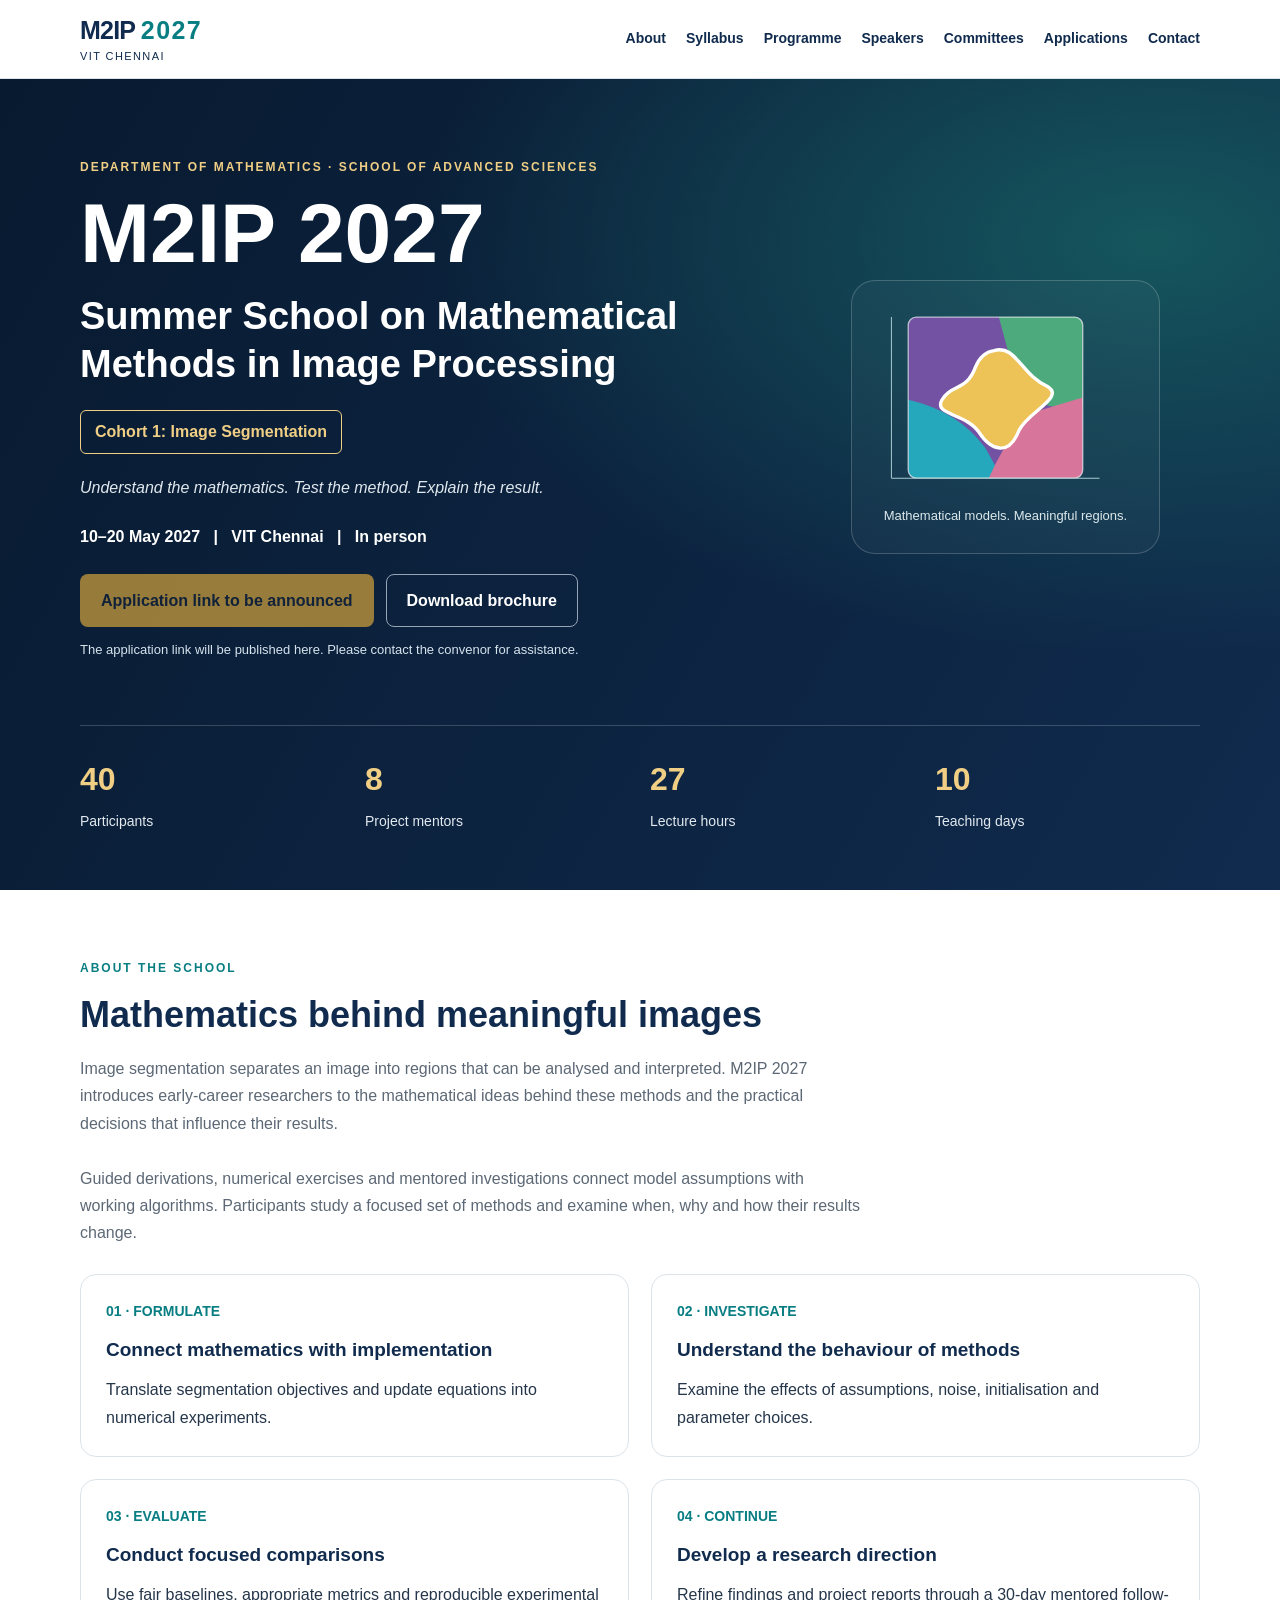
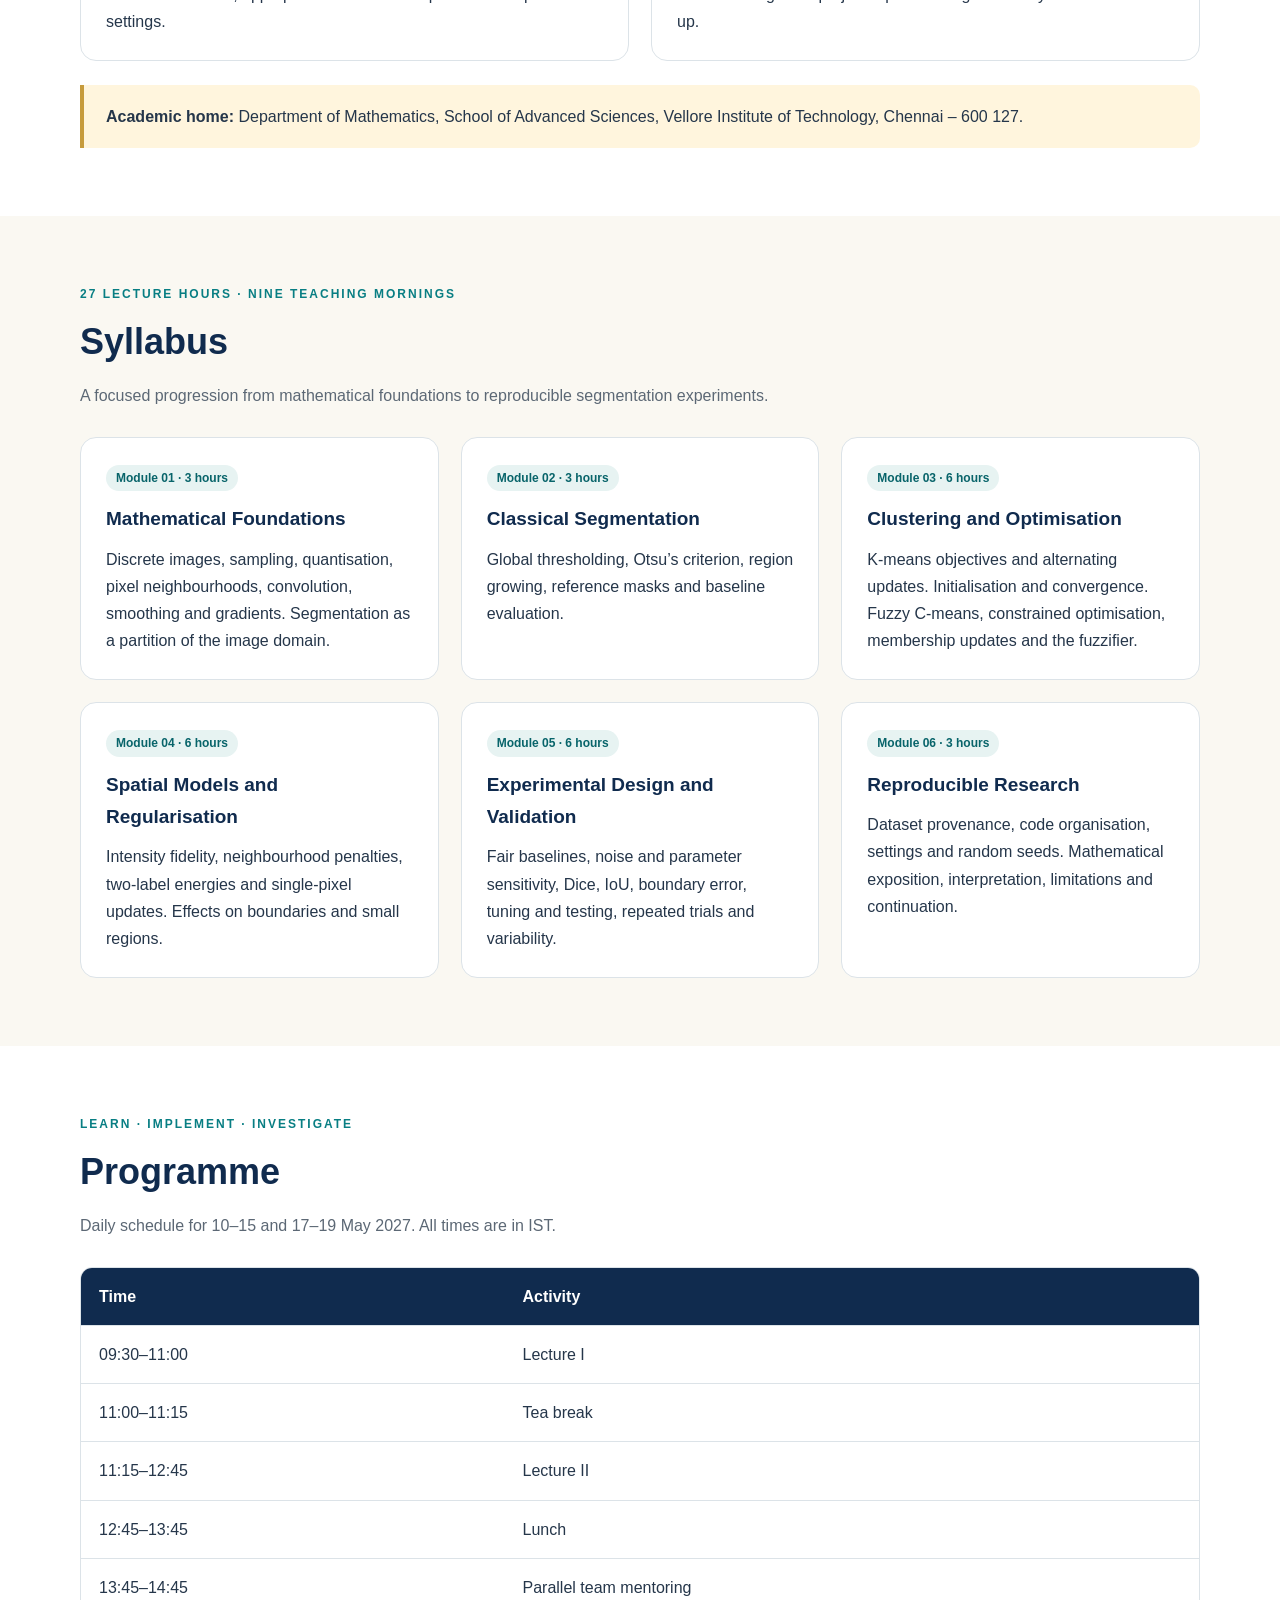
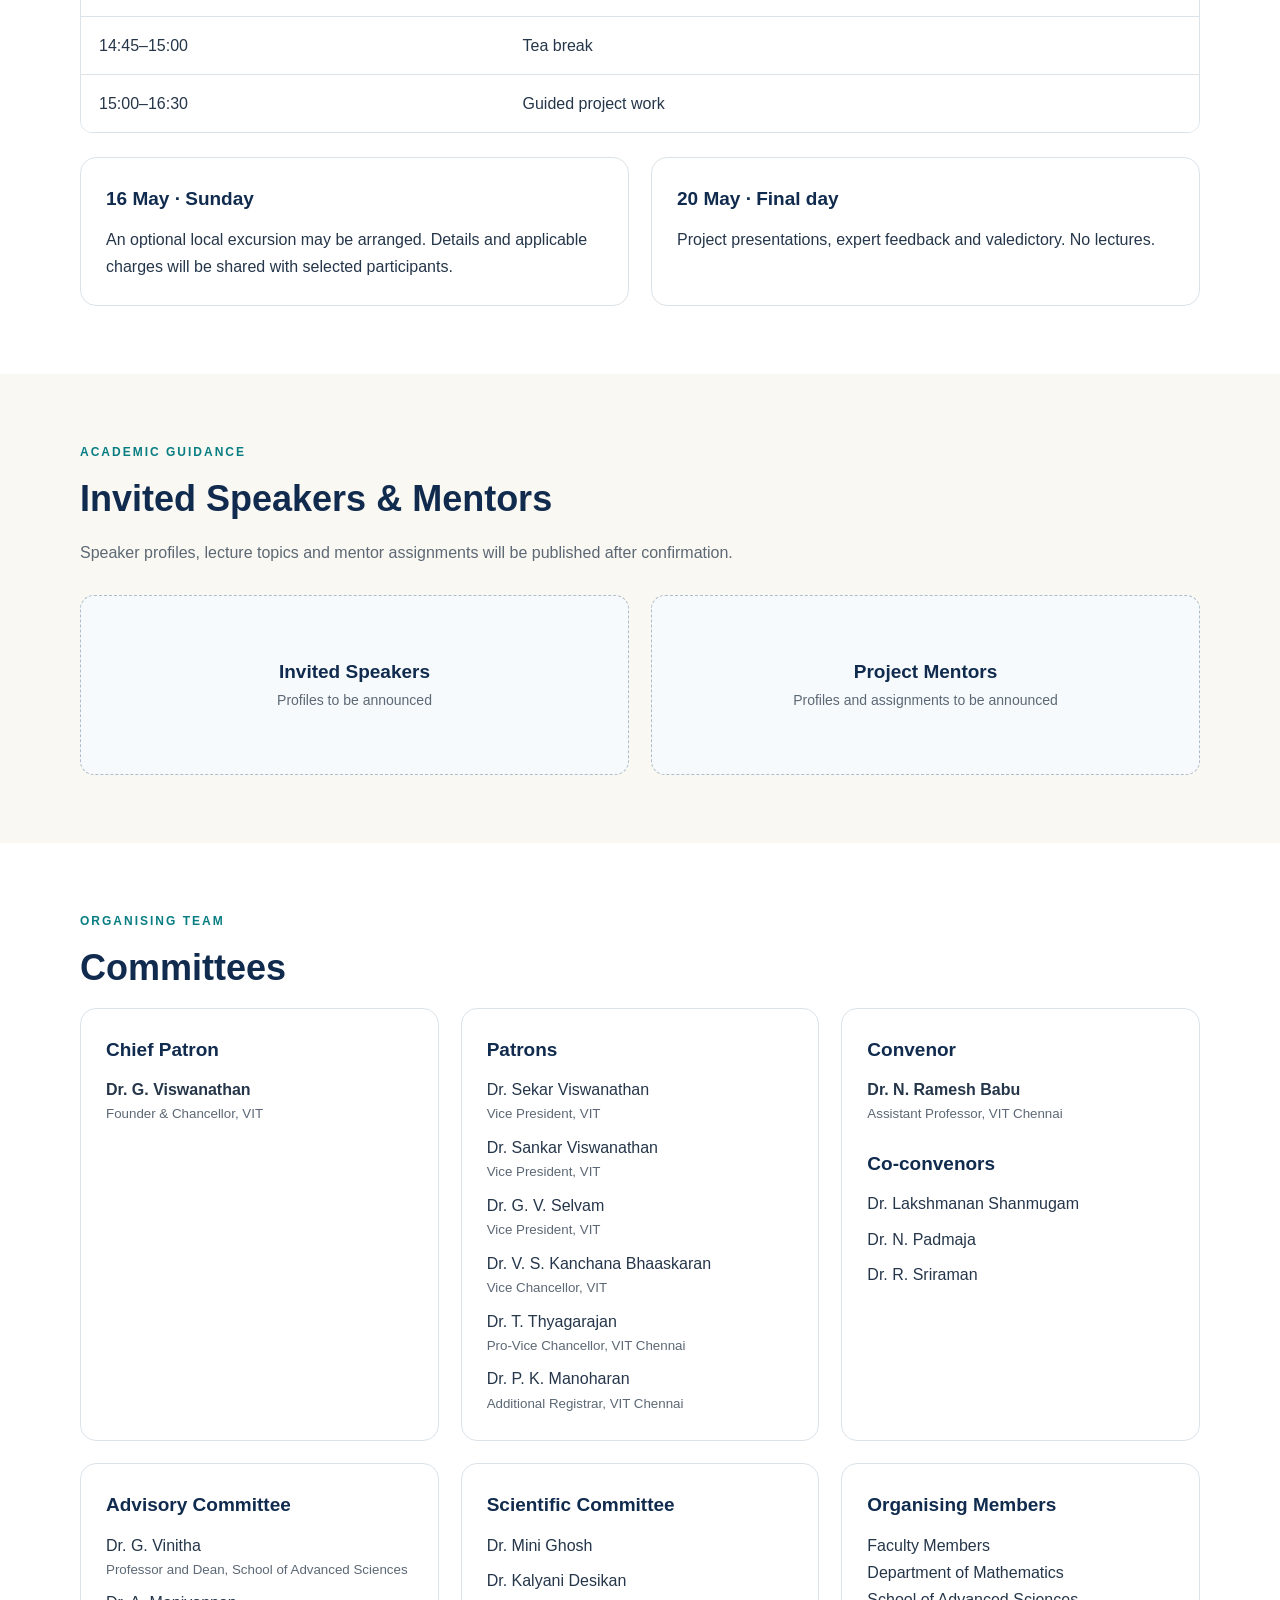
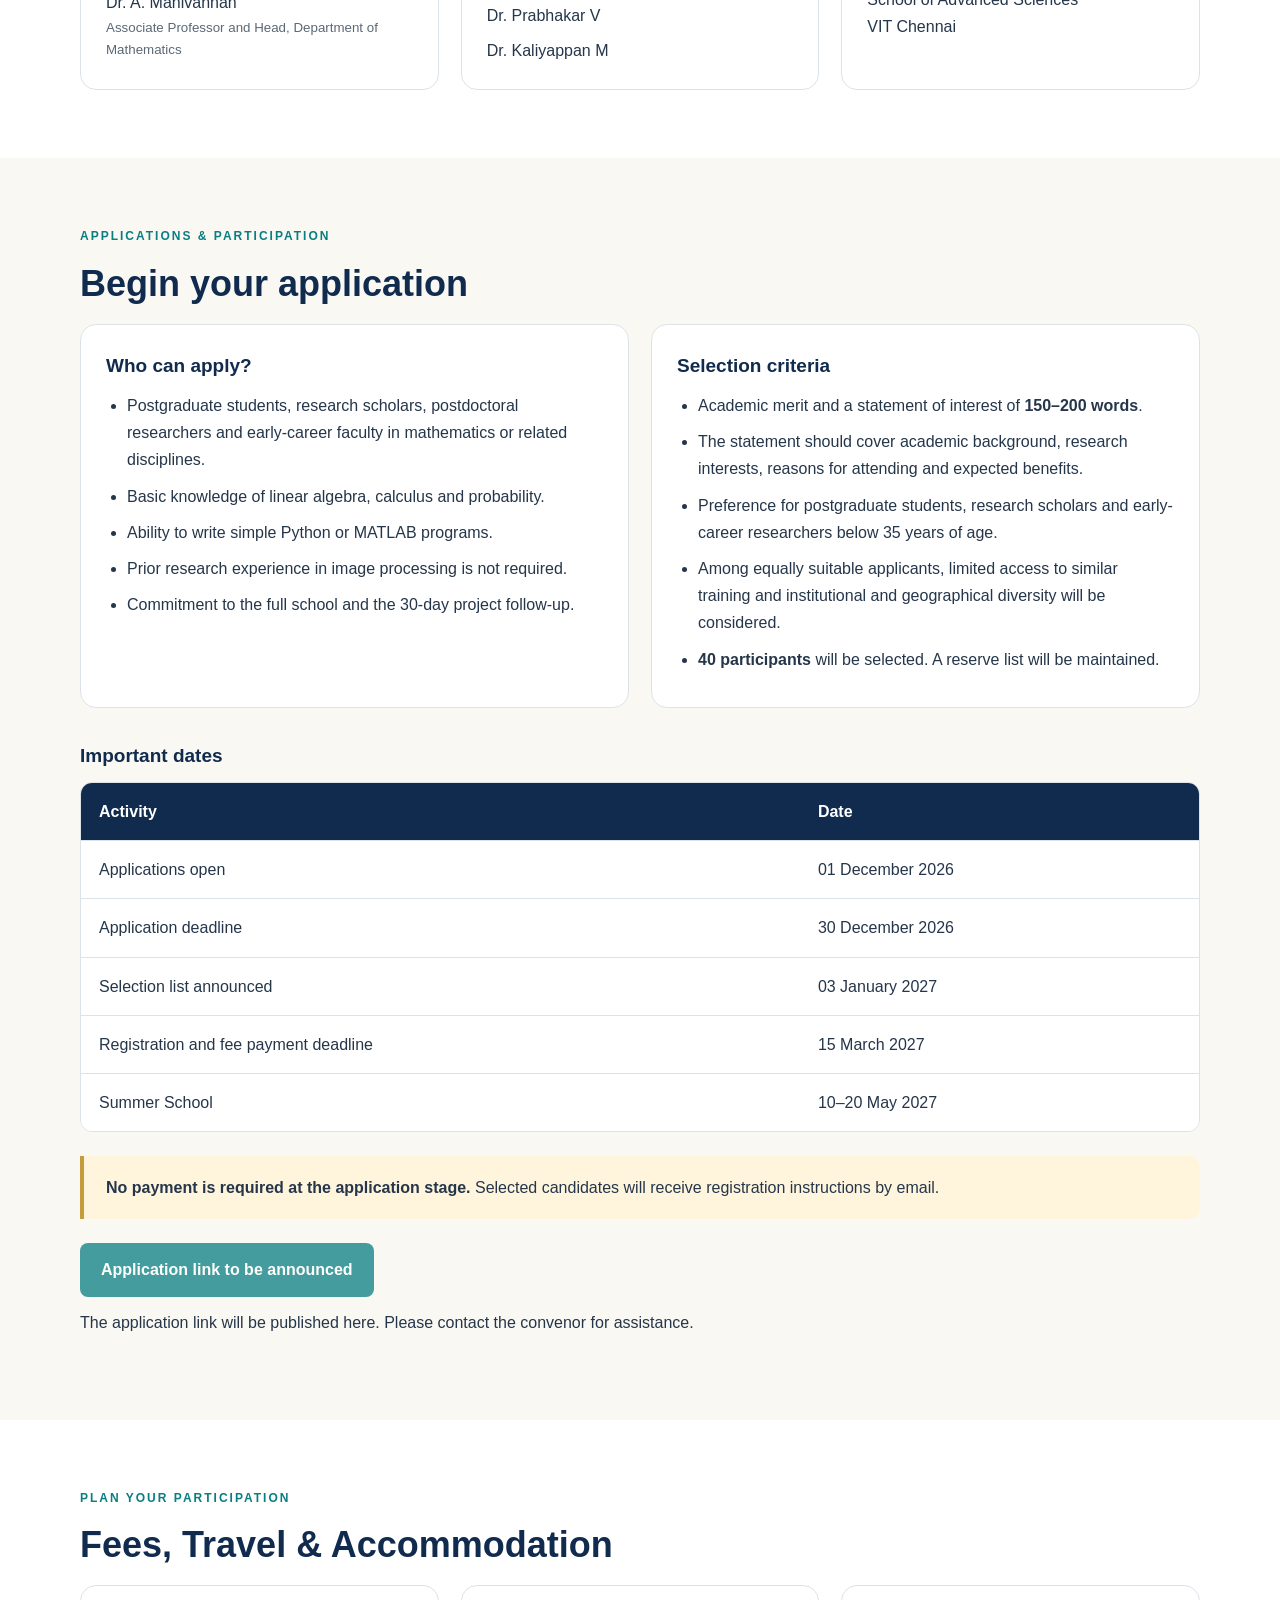
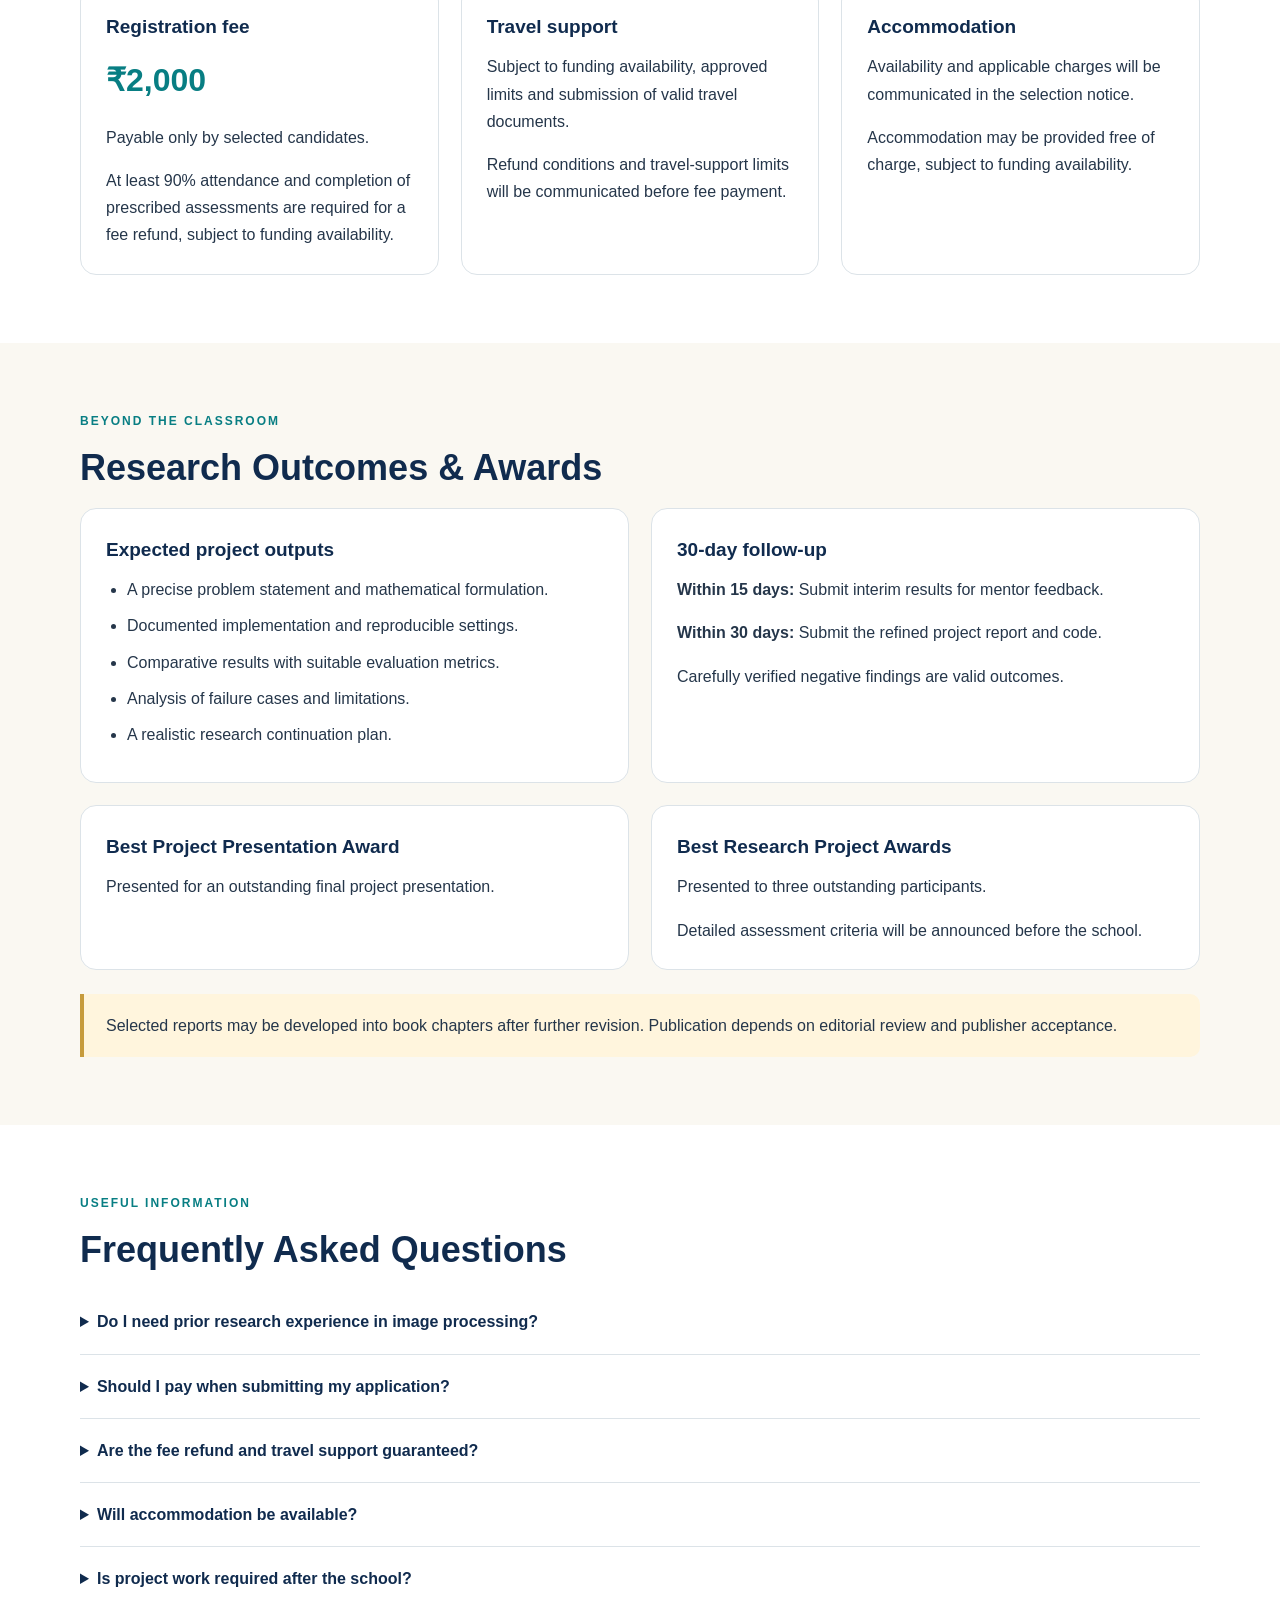
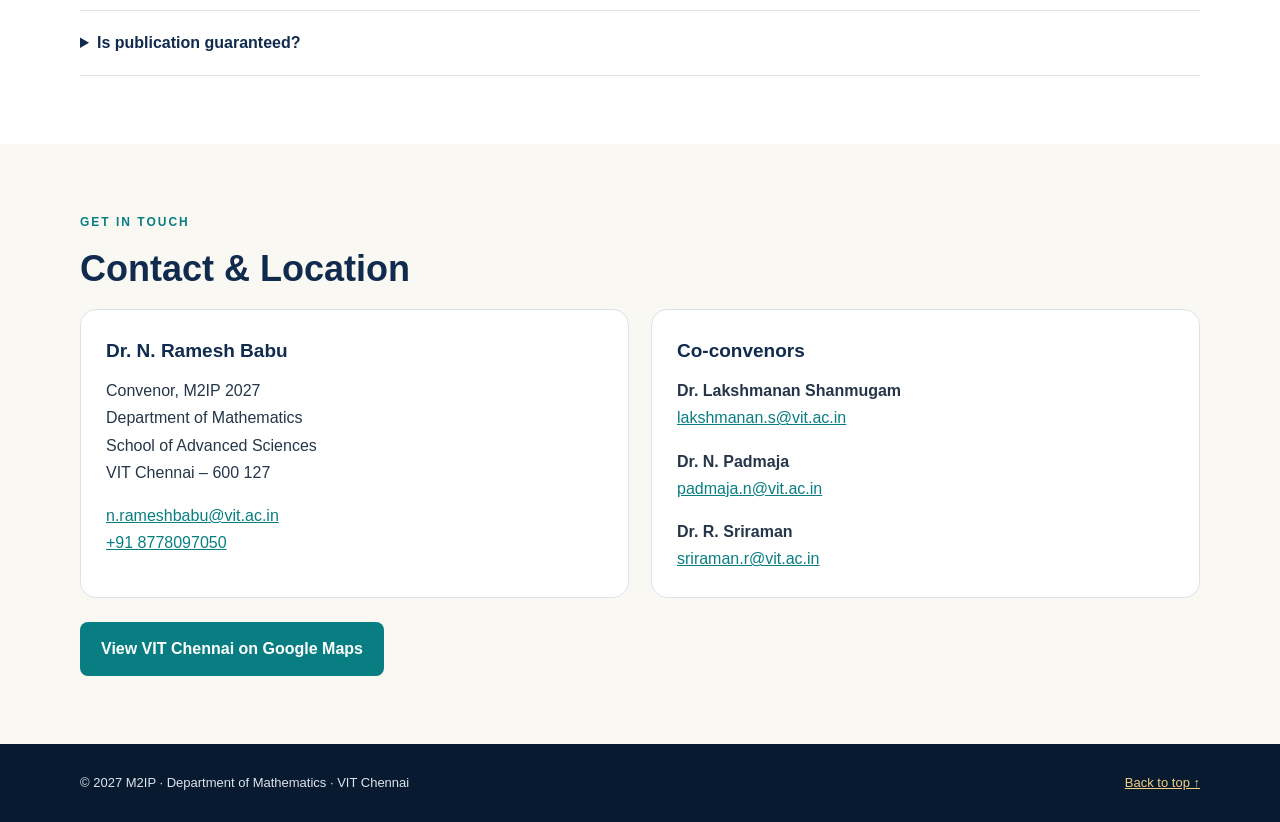
==== index.html @ a5d69984 "Add files via upload" ====
<!DOCTYPE html>
<html lang="en">
<head>
  <meta charset="UTF-8">
  <meta name="viewport" content="width=device-width, initial-scale=1">
  <meta name="description"
        content="M2IP 2027: Summer School on Mathematical Methods in Image Processing, Cohort 1: Image Segmentation. 10–20 May 2027, VIT Chennai.">
  <meta name="theme-color" content="#102b4e">

  <title>M2IP 2027 | Summer School | VIT Chennai</title>

  <style>
    :root {
      --navy: #102b4e;
      --navy-dark: #081a30;
      --teal: #087e83;
      --gold: #c69b3c;
      --cream: #faf8f2;
      --ink: #25364a;
      --muted: #5c6875;
      --line: #dce3e8;
      --white: #fff;
      --radius: 16px;
    }

    * { box-sizing: border-box; }
    html { scroll-behavior: smooth; scroll-padding-top: 100px; }
    body {
      margin: 0;
      color: var(--ink);
      background: var(--white);
      font-family: Arial, Helvetica, sans-serif;
      line-height: 1.7;
    }

    a { color: var(--teal); }
    img { max-width: 100%; }
    button, input { font: inherit; }
    a, button { -webkit-tap-highlight-color: transparent; }
    :focus-visible { outline: 3px solid var(--gold); outline-offset: 4px; }

    .container { width: min(1120px, 92%); margin-inline: auto; }
    .skip-link {
      position: absolute; top: -80px; left: 12px;
      background: white; color: var(--navy); padding: 12px; z-index: 100;
    }
    .skip-link:focus { top: 12px; }

    header {
      position: sticky; top: 0; z-index: 20;
      background: #fff; border-bottom: 1px solid var(--line);
    }
    .navigation {
      min-height: 78px; display: flex; align-items: center;
      justify-content: space-between; gap: 20px;
    }
    .brand { color: var(--navy); text-decoration: none; line-height: 1.2; }
    .brand strong { font-size: 25px; letter-spacing: -.8px; }
    .brand span { display: block; font-size: 11px; letter-spacing: 1.4px; margin-top: 5px; }
    nav { display: flex; gap: 20px; align-items: center; }
    nav a { text-decoration: none; color: var(--navy); font-size: 14px; font-weight: 700; }
    nav a:hover { color: var(--teal); }
    .menu-button {
      display: none; padding: 8px 13px; background: white;
      color: var(--navy); border: 1px solid var(--line); border-radius: 8px;
    }

    .hero {
      padding: 78px 0 56px; color: white;
      background:
        radial-gradient(ellipse at 90% 20%, #15565d 0, transparent 45%),
        linear-gradient(120deg, var(--navy-dark), var(--navy));
    }
    .hero-layout { display: grid; grid-template-columns: 1.4fr .8fr; gap: 50px; align-items: center; }
    .eyebrow {
      font-size: 12px; font-weight: 700; text-transform: uppercase;
      letter-spacing: 2px; color: var(--teal); margin-bottom: 14px;
    }
    .hero .eyebrow { color: #f0cf85; }
    .event-name { font-size: clamp(48px, 8vw, 84px); font-weight: 800; line-height: 1; margin-bottom: 18px; }
    h1 { font-size: clamp(25px, 3.2vw, 38px); line-height: 1.25; margin: 0 0 22px; }
    h2 {
      color: var(--navy); font-size: clamp(27px, 3vw, 36px);
      line-height: 1.25; margin: 0 0 18px;
    }
    h3 { color: var(--navy); font-size: 19px; margin: 0 0 10px; }
    p { margin: 0 0 16px; }
    .cohort {
      display: inline-block; padding: 7px 14px; border: 1px solid #f0cf85;
      color: #f0cf85; border-radius: 6px; margin-bottom: 20px; font-weight: 700;
    }
    .tagline { font-style: italic; color: #e0e8ee; }
    .event-meta { color: #fff; font-weight: 700; margin: 22px 0; }
    .actions { display: flex; flex-wrap: wrap; gap: 12px; margin-top: 24px; }
    .button {
      display: inline-flex; justify-content: center; align-items: center;
      padding: 12px 20px; border-radius: 8px; border: 1px solid transparent;
      text-decoration: none; font-weight: 700; cursor: pointer;
    }
    .button-primary { background: var(--gold); color: #13233a; }
    .button-secondary { border-color: #96a6b7; color: white; background: transparent; }
    .button-teal { background: var(--teal); color: white; }
    .button:hover { filter: brightness(1.07); }
    .button[aria-disabled="true"] { opacity: .75; cursor: default; }
    .hero-note { font-size: 13px; color: #d5e3ed; margin-top: 12px; }

    .visual {
      padding: 26px; border: 1px solid #ffffff30;
      background: #ffffff08; border-radius: 24px;
    }
    .visual svg { width: 100%; height: auto; display: block; }
    .visual figcaption { text-align: center; font-size: 13px; color: #dce9ec; margin-top: 16px; }

    .stats {
      display: grid; grid-template-columns: repeat(4, 1fr);
      margin-top: 48px; border-top: 1px solid #ffffff30; padding-top: 26px; gap: 20px;
    }
    .stat strong { display: block; color: #f0cf85; font-size: 32px; }
    .stat span { font-size: 14px; color: #e2e9ef; }

    section { padding: 68px 0; }
    .soft { background: var(--cream); }
    .intro { max-width: 780px; color: var(--muted); margin-bottom: 28px; }
    .grid { display: grid; gap: 22px; }
    .two { grid-template-columns: repeat(2, 1fr); }
    .three { grid-template-columns: repeat(3, 1fr); }
    .card {
      border: 1px solid var(--line); background: white;
      border-radius: var(--radius); padding: 25px;
    }
    .card p:last-child { margin-bottom: 0; }
    .number { color: var(--teal); font-weight: 800; font-size: 14px; margin-bottom: 10px; }
    .hours {
      display: inline-block; background: #e7f3f2; color: #08646a;
      padding: 3px 10px; border-radius: 20px; font-size: 12px; font-weight: 700;
      margin-bottom: 12px;
    }
    ul { padding-left: 21px; margin: 10px 0 0; }
    li { margin-bottom: 9px; }
    .note {
      padding: 18px 22px; border-left: 4px solid var(--gold);
      background: #fff5dd; border-radius: 0 10px 10px 0; margin-top: 24px;
    }
    .table-wrap { overflow-x: auto; border: 1px solid var(--line); border-radius: 12px; }
    table { width: 100%; border-collapse: collapse; background: white; }
    th, td { text-align: left; padding: 15px 18px; border-bottom: 1px solid var(--line); }
    th { color: white; background: var(--navy); }
    tr:last-child td { border-bottom: none; }
    .date-column { white-space: nowrap; }
    .placeholder {
      min-height: 180px; display: flex; flex-direction: column;
      align-items: center; justify-content: center; text-align: center;
      border: 1px dashed #aebdc9; background: #f7fafc; border-radius: 14px;
      padding: 24px;
    }
    .placeholder strong { color: var(--navy); font-size: 19px; }
    .placeholder span { color: var(--muted); font-size: 14px; }
    .committee p { margin-bottom: 8px; }
    .committee small { color: var(--muted); display: block; }
    details { background: white; border-bottom: 1px solid var(--line); padding: 18px 0; }
    summary { cursor: pointer; font-weight: 700; color: var(--navy); }
    details p { margin: 12px 0 0; color: var(--muted); }
    .contact a { overflow-wrap: anywhere; }
    footer { padding: 28px 0; background: var(--navy-dark); color: #dce5ed; font-size: 13px; }
    footer .container { display: flex; justify-content: space-between; flex-wrap: wrap; gap: 12px; }
    footer a { color: #f0cf85; }

    @media (max-width: 900px) {
      nav { gap: 12px; }
      nav a { font-size: 12px; }
      .hero-layout { grid-template-columns: 1fr; }
      .visual { max-width: 440px; margin: 0; }
      .three { grid-template-columns: repeat(2, 1fr); }
    }

    @media (max-width: 680px) {
      .menu-button { display: block; }
      .navigation { flex-wrap: wrap; padding: 15px 0; }
      nav { display: none; width: 100%; flex-direction: column; align-items: stretch; gap: 0; }
      nav.open { display: flex; }
      nav a { padding: 12px 0; font-size: 15px; }
      .hero { padding: 46px 0 36px; }
      section { padding: 46px 0; }
      .two, .three { grid-template-columns: 1fr; }
      .stats { grid-template-columns: repeat(2, 1fr); }
      .card { padding: 21px; }
      th, td { padding: 12px; font-size: 14px; }
    }

    @media (prefers-reduced-motion: reduce) {
      html { scroll-behavior: auto; }
    }
  </style>
</head>

<body>
  <a href="#main" class="skip-link">Skip to content</a>

  <header>
    <div class="container navigation">
      <a class="brand" href="#home" aria-label="M2IP 2027 home">
        <strong>M2IP <span style="display:inline;color:#087e83;font-size:25px">2027</span></strong>
        <span>VIT CHENNAI</span>
      </a>

      <button class="menu-button" id="menuButton"
              aria-expanded="false" aria-controls="navigation">
        Menu
      </button>

      <nav id="navigation" aria-label="Main navigation">
        <a href="#about">About</a>
        <a href="#syllabus">Syllabus</a>
        <a href="#programme">Programme</a>
        <a href="#speakers">Speakers</a>
        <a href="#committees">Committees</a>
        <a href="#applications">Applications</a>
        <a href="#contact">Contact</a>
      </nav>
    </div>
  </header>

  <main id="main">
    <section class="hero" id="home">
      <div class="container">
        <div class="hero-layout">
          <div>
            <div class="eyebrow">Department of Mathematics · School of Advanced Sciences</div>
            <div class="event-name">M2IP 2027</div>
            <h1>Summer School on Mathematical Methods in Image Processing</h1>
            <div class="cohort">Cohort 1: Image Segmentation</div>
            <p class="tagline">Understand the mathematics. Test the method. Explain the result.</p>
            <p class="event-meta">10–20 May 2027 &nbsp; | &nbsp; VIT Chennai &nbsp; | &nbsp; In person</p>

            <div class="actions">
              <a class="button button-primary application-button"
                 href="#applications">Application details</a>
              <a class="button button-secondary"
                 href="assets/M2IP-2027-brochure.pdf"
                 target="_blank" rel="noopener">Download brochure</a>
            </div>
            <p class="hero-note application-status">Applications open on 01 December 2026.</p>
          </div>

          <figure class="visual">
            <svg viewBox="0 0 380 270" role="img"
                 aria-labelledby="visualTitle visualDescription">
              <title id="visualTitle">Illustration of image segmentation</title>
              <desc id="visualDescription">
                A square image divided into coloured regions with smooth boundaries.
              </desc>
              <defs>
                <clipPath id="imageBoundary">
                  <rect x="45" y="15" width="260" height="240" rx="12"/>
                </clipPath>
              </defs>
              <g clip-path="url(#imageBoundary)">
                <rect x="45" y="15" width="260" height="240" fill="#7352a3"/>
                <path d="M180 15 H305 V145 Q245 165 205 108 Z" fill="#4daa7d"/>
                <path d="M45 138 Q120 155 160 210 L185 255 H45 Z" fill="#25a8bb"/>
                <path d="M305 135 V255 H165 Q198 180 238 155 Z" fill="#d8759a"/>
                <path d="M173 65 C205 55 214 102 252 118
                         C280 135 224 155 210 184
                         C195 222 169 215 150 186
                         C130 158 83 161 95 139
                         C108 115 132 126 145 90
                         C151 75 159 67 173 65 Z"
                      fill="#edc357" stroke="white" stroke-width="5"/>
              </g>
              <rect x="45" y="15" width="260" height="240" rx="12"
                    fill="none" stroke="#ffffffa0" stroke-width="2"/>
              <path d="M20 255 V15 M20 255 H330" fill="none"
                    stroke="#a6c9ce" stroke-width="1.5"/>
            </svg>
            <figcaption>Mathematical models. Meaningful regions.</figcaption>
          </figure>
        </div>

        <div class="stats" aria-label="School highlights">
          <div class="stat"><strong>40</strong><span>Participants</span></div>
          <div class="stat"><strong>8</strong><span>Project mentors</span></div>
          <div class="stat"><strong>27</strong><span>Lecture hours</span></div>
          <div class="stat"><strong>10</strong><span>Teaching days</span></div>
        </div>
      </div>
    </section>

    <section id="about">
      <div class="container">
        <div class="eyebrow">About the school</div>
        <h2>Mathematics behind meaningful images</h2>
        <p class="intro">
          Image segmentation separates an image into regions that can be analysed
          and interpreted. M2IP 2027 introduces early-career researchers to the
          mathematical ideas behind these methods and the practical decisions
          that influence their results.
        </p>
        <p class="intro">
          Guided derivations, numerical exercises and mentored investigations
          connect model assumptions with working algorithms. Participants study
          a focused set of methods and examine when, why and how their results change.
        </p>

        <div class="grid two">
          <article class="card">
            <div class="number">01 · FORMULATE</div>
            <h3>Connect mathematics with implementation</h3>
            <p>Translate segmentation objectives and update equations into numerical experiments.</p>
          </article>
          <article class="card">
            <div class="number">02 · INVESTIGATE</div>
            <h3>Understand the behaviour of methods</h3>
            <p>Examine the effects of assumptions, noise, initialisation and parameter choices.</p>
          </article>
          <article class="card">
            <div class="number">03 · EVALUATE</div>
            <h3>Conduct focused comparisons</h3>
            <p>Use fair baselines, appropriate metrics and reproducible experimental settings.</p>
          </article>
          <article class="card">
            <div class="number">04 · CONTINUE</div>
            <h3>Develop a research direction</h3>
            <p>Refine findings and project reports through a 30-day mentored follow-up.</p>
          </article>
        </div>

        <div class="note">
          <strong>Academic home:</strong> Department of Mathematics,
          School of Advanced Sciences, Vellore Institute of Technology,
          Chennai – 600 127.
        </div>
      </div>
    </section>

    <section id="syllabus" class="soft">
      <div class="container">
        <div class="eyebrow">27 lecture hours · Nine teaching mornings</div>
        <h2>Syllabus</h2>
        <p class="intro">A focused progression from mathematical foundations to reproducible segmentation experiments.</p>

        <div class="grid three">
          <article class="card">
            <span class="hours">Module 01 · 3 hours</span>
            <h3>Mathematical Foundations</h3>
            <p>Discrete images, sampling, quantisation, pixel neighbourhoods,
              convolution, smoothing and gradients. Segmentation as a partition
              of the image domain.</p>
          </article>
          <article class="card">
            <span class="hours">Module 02 · 3 hours</span>
            <h3>Classical Segmentation</h3>
            <p>Global thresholding, Otsu’s criterion, region growing,
              reference masks and baseline evaluation.</p>
          </article>
          <article class="card">
            <span class="hours">Module 03 · 6 hours</span>
            <h3>Clustering and Optimisation</h3>
            <p>K-means objectives and alternating updates. Initialisation and
              convergence. Fuzzy C-means, constrained optimisation, membership
              updates and the fuzzifier.</p>
          </article>
          <article class="card">
            <span class="hours">Module 04 · 6 hours</span>
            <h3>Spatial Models and Regularisation</h3>
            <p>Intensity fidelity, neighbourhood penalties, two-label energies
              and single-pixel updates. Effects on boundaries and small regions.</p>
          </article>
          <article class="card">
            <span class="hours">Module 05 · 6 hours</span>
            <h3>Experimental Design and Validation</h3>
            <p>Fair baselines, noise and parameter sensitivity, Dice, IoU,
              boundary error, tuning and testing, repeated trials and variability.</p>
          </article>
          <article class="card">
            <span class="hours">Module 06 · 3 hours</span>
            <h3>Reproducible Research</h3>
            <p>Dataset provenance, code organisation, settings and random seeds.
              Mathematical exposition, interpretation, limitations and continuation.</p>
          </article>
        </div>
      </div>
    </section>

    <section id="programme">
      <div class="container">
        <div class="eyebrow">Learn · Implement · Investigate</div>
        <h2>Programme</h2>
        <p class="intro">Daily schedule for 10–15 and 17–19 May 2027. All times are in IST.</p>

        <div class="table-wrap">
          <table>
            <thead><tr><th scope="col">Time</th><th scope="col">Activity</th></tr></thead>
            <tbody>
              <tr><td class="date-column">09:30–11:00</td><td>Lecture I</td></tr>
              <tr><td>11:00–11:15</td><td>Tea break</td></tr>
              <tr><td>11:15–12:45</td><td>Lecture II</td></tr>
              <tr><td>12:45–13:45</td><td>Lunch</td></tr>
              <tr><td>13:45–14:45</td><td>Parallel team mentoring</td></tr>
              <tr><td>14:45–15:00</td><td>Tea break</td></tr>
              <tr><td>15:00–16:30</td><td>Guided project work</td></tr>
            </tbody>
          </table>
        </div>

        <div class="grid two" style="margin-top:24px">
          <div class="card">
            <h3>16 May · Sunday</h3>
            <p>An optional local excursion may be arranged.
              Details and applicable charges will be shared with selected participants.</p>
          </div>
          <div class="card">
            <h3>20 May · Final day</h3>
            <p>Project presentations, expert feedback and valedictory. No lectures.</p>
          </div>
        </div>
      </div>
    </section>

    <section id="speakers" class="soft">
      <div class="container">
        <div class="eyebrow">Academic guidance</div>
        <h2>Invited Speakers &amp; Mentors</h2>
        <p class="intro">
          Speaker profiles, lecture topics and mentor assignments will be
          published after confirmation.
        </p>

        <!-- Replace these placeholders with confirmed profiles and photographs. -->
        <div class="grid two">
          <div class="placeholder">
            <strong>Invited Speakers</strong>
            <span>Profiles to be announced</span>
          </div>
          <div class="placeholder">
            <strong>Project Mentors</strong>
            <span>Profiles and assignments to be announced</span>
          </div>
        </div>
      </div>
    </section>

    <section id="committees">
      <div class="container">
        <div class="eyebrow">Organising team</div>
        <h2>Committees</h2>

        <div class="grid three committee">
          <article class="card">
            <h3>Chief Patron</h3>
            <p><strong>Dr. G. Viswanathan</strong><small>Founder &amp; Chancellor, VIT</small></p>
          </article>
          <article class="card">
            <h3>Patrons</h3>
            <p>Dr. Sekar Viswanathan<small>Vice President, VIT</small></p>
            <p>Dr. Sankar Viswanathan<small>Vice President, VIT</small></p>
            <p>Dr. G. V. Selvam<small>Vice President, VIT</small></p>
            <p>Dr. V. S. Kanchana Bhaaskaran<small>Vice Chancellor, VIT</small></p>
            <p>Dr. T. Thyagarajan<small>Pro-Vice Chancellor, VIT Chennai</small></p>
            <p>Dr. P. K. Manoharan<small>Additional Registrar, VIT Chennai</small></p>
          </article>
          <article class="card">
            <h3>Convenor</h3>
            <p><strong>Dr. N. Ramesh Babu</strong><small>Assistant Professor, VIT Chennai</small></p>
            <h3 style="margin-top:22px">Co-convenors</h3>
            <p>Dr. Lakshmanan Shanmugam</p>
            <p>Dr. N. Padmaja</p>
            <p>Dr. R. Sriraman</p>
          </article>
          <article class="card">
            <h3>Advisory Committee</h3>
            <p>Dr. G. Vinitha<small>Professor and Dean, School of Advanced Sciences</small></p>
            <p>Dr. A. Manivannan<small>Associate Professor and Head, Department of Mathematics</small></p>
          </article>
          <article class="card">
            <h3>Scientific Committee</h3>
            <p>Dr. Mini Ghosh</p>
            <p>Dr. Kalyani Desikan</p>
            <p>Dr. Prabhakar V</p>
            <p>Dr. Kaliyappan M</p>
          </article>
          <article class="card">
            <h3>Organising Members</h3>
            <p>Faculty Members<br>Department of Mathematics<br>
              School of Advanced Sciences<br>VIT Chennai</p>
          </article>
        </div>
      </div>
    </section>

    <section id="applications" class="soft">
      <div class="container">
        <div class="eyebrow">Applications &amp; participation</div>
        <h2>Begin your application</h2>

        <div class="grid two">
          <article class="card">
            <h3>Who can apply?</h3>
            <ul>
              <li>Postgraduate students, research scholars, postdoctoral researchers
                and early-career faculty in mathematics or related disciplines.</li>
              <li>Basic knowledge of linear algebra, calculus and probability.</li>
              <li>Ability to write simple Python or MATLAB programs.</li>
              <li>Prior research experience in image processing is not required.</li>
              <li>Commitment to the full school and the 30-day project follow-up.</li>
            </ul>
          </article>

          <article class="card">
            <h3>Selection criteria</h3>
            <ul>
              <li>Academic merit and a statement of interest of <strong>150–200 words</strong>.</li>
              <li>The statement should cover academic background, research interests,
                reasons for attending and expected benefits.</li>
              <li>Preference for postgraduate students, research scholars and
                early-career researchers below 35 years of age.</li>
              <li>Among equally suitable applicants, limited access to similar training
                and institutional and geographical diversity will be considered.</li>
              <li><strong>40 participants</strong> will be selected. A reserve list will be maintained.</li>
            </ul>
          </article>
        </div>

        <h3 style="margin-top:32px">Important dates</h3>
        <div class="table-wrap">
          <table>
            <thead><tr><th scope="col">Activity</th><th scope="col">Date</th></tr></thead>
            <tbody>
              <tr><td>Applications open</td><td class="date-column">01 December 2026</td></tr>
              <tr><td>Application deadline</td><td>30 December 2026</td></tr>
              <tr><td>Selection list announced</td><td>03 January 2027</td></tr>
              <tr><td>Registration and fee payment deadline</td><td>15 March 2027</td></tr>
              <tr><td>Summer School</td><td>10–20 May 2027</td></tr>
            </tbody>
          </table>
        </div>

        <div class="note">
          <strong>No payment is required at the application stage.</strong>
          Selected candidates will receive registration instructions by email.
        </div>

        <div class="actions">
          <a class="button button-teal application-button"
             href="#applications">Application details</a>
        </div>
        <p class="application-status" style="margin-top:12px">
          Applications open on 01 December 2026.
        </p>
        <noscript>
          <p>Please contact the convenor for the application link.</p>
        </noscript>
      </div>
    </section>

    <section id="support">
      <div class="container">
        <div class="eyebrow">Plan your participation</div>
        <h2>Fees, Travel &amp; Accommodation</h2>
        <div class="grid three">
          <article class="card">
            <h3>Registration fee</h3>
            <p style="font-size:32px;font-weight:800;color:var(--teal)">₹2,000</p>
            <p>Payable only by selected candidates.</p>
            <p>At least 90% attendance and completion of prescribed assessments
              are required for a fee refund, subject to funding availability.</p>
          </article>
          <article class="card">
            <h3>Travel support</h3>
            <p>Subject to funding availability, approved limits and submission
              of valid travel documents.</p>
            <p>Refund conditions and travel-support limits will be communicated
              before fee payment.</p>
          </article>
          <article class="card">
            <h3>Accommodation</h3>
            <p>Availability and applicable charges will be communicated in the selection notice.</p>
            <p>Accommodation may be provided free of charge, subject to funding availability.</p>
          </article>
        </div>
      </div>
    </section>

    <section id="outcomes" class="soft">
      <div class="container">
        <div class="eyebrow">Beyond the classroom</div>
        <h2>Research Outcomes &amp; Awards</h2>

        <div class="grid two">
          <article class="card">
            <h3>Expected project outputs</h3>
            <ul>
              <li>A precise problem statement and mathematical formulation.</li>
              <li>Documented implementation and reproducible settings.</li>
              <li>Comparative results with suitable evaluation metrics.</li>
              <li>Analysis of failure cases and limitations.</li>
              <li>A realistic research continuation plan.</li>
            </ul>
          </article>
          <article class="card">
            <h3>30-day follow-up</h3>
            <p><strong>Within 15 days:</strong> Submit interim results for mentor feedback.</p>
            <p><strong>Within 30 days:</strong> Submit the refined project report and code.</p>
            <p>Carefully verified negative findings are valid outcomes.</p>
          </article>
          <article class="card">
            <h3>Best Project Presentation Award</h3>
            <p>Presented for an outstanding final project presentation.</p>
          </article>
          <article class="card">
            <h3>Best Research Project Awards</h3>
            <p>Presented to three outstanding participants.</p>
            <p>Detailed assessment criteria will be announced before the school.</p>
          </article>
        </div>

        <div class="note">
          Selected reports may be developed into book chapters after further
          revision. Publication depends on editorial review and publisher acceptance.
        </div>
      </div>
    </section>

    <section id="faq">
      <div class="container">
        <div class="eyebrow">Useful information</div>
        <h2>Frequently Asked Questions</h2>

        <details>
          <summary>Do I need prior research experience in image processing?</summary>
          <p>No. The school welcomes beginners with the stated mathematical and programming background.</p>
        </details>
        <details>
          <summary>Should I pay when submitting my application?</summary>
          <p>No. Only selected candidates pay the ₹2,000 registration fee after receiving instructions.</p>
        </details>
        <details>
          <summary>Are the fee refund and travel support guaranteed?</summary>
          <p>No. Both depend on funding availability and the communicated conditions.
            Fee-refund eligibility also requires at least 90% attendance and completion of assessments.</p>
        </details>
        <details>
          <summary>Will accommodation be available?</summary>
          <p>Availability and charges will be included in the selection notice.
            Free accommodation depends on funding availability.</p>
        </details>
        <details>
          <summary>Is project work required after the school?</summary>
          <p>Yes. Participants should commit to the 30-day follow-up and final report submission.</p>
        </details>
        <details>
          <summary>Is publication guaranteed?</summary>
          <p>No. Selected work may be considered after revision and editorial review,
            subject to publisher acceptance.</p>
        </details>
      </div>
    </section>

    <section id="contact" class="soft">
      <div class="container">
        <div class="eyebrow">Get in touch</div>
        <h2>Contact &amp; Location</h2>

        <div class="grid two contact">
          <article class="card">
            <h3>Dr. N. Ramesh Babu</h3>
            <p>Convenor, M2IP 2027<br>
              Department of Mathematics<br>
              School of Advanced Sciences<br>
              VIT Chennai – 600 127</p>
            <p><a href="mailto:n.rameshbabu@vit.ac.in">n.rameshbabu@vit.ac.in</a><br>
              <a href="tel:+918778097050">+91 8778097050</a></p>
          </article>

          <article class="card">
            <h3>Co-convenors</h3>
            <p><strong>Dr. Lakshmanan Shanmugam</strong><br>
              <a href="mailto:lakshmanan.s@vit.ac.in">lakshmanan.s@vit.ac.in</a></p>
            <p><strong>Dr. N. Padmaja</strong><br>
              <a href="mailto:padmaja.n@vit.ac.in">padmaja.n@vit.ac.in</a></p>
            <p><strong>Dr. R. Sriraman</strong><br>
              <a href="mailto:sriraman.r@vit.ac.in">sriraman.r@vit.ac.in</a></p>
          </article>
        </div>

        <div class="actions">
          <a class="button button-teal"
             href="https://www.google.com/maps/search/?api=1&amp;query=VIT+Chennai"
             target="_blank" rel="noopener">View VIT Chennai on Google Maps</a>
        </div>
      </div>
    </section>
  </main>

  <footer>
    <div class="container">
      <span>© 2027 M2IP · Department of Mathematics · VIT Chennai</span>
      <a href="#home">Back to top ↑</a>
    </div>
  </footer>

  <script>
    /*
      SETUP
      1. Replace the empty APPLICATION_URL with your Google Form link.
      2. Save the brochure as assets/M2IP-2027-brochure.pdf.
      3. Replace speaker placeholders only after confirmation.
    */

    const APPLICATION_URL = "";

    // Application window uses Indian Standard Time.
    const APPLICATION_OPENS = new Date("2026-12-01T00:00:00+05:30");
    const APPLICATION_CLOSES = new Date("2026-12-31T00:00:00+05:30");

    const menuButton = document.getElementById("menuButton");
    const navigation = document.getElementById("navigation");

    menuButton.addEventListener("click", () => {
      const expanded = menuButton.getAttribute("aria-expanded") === "true";
      menuButton.setAttribute("aria-expanded", String(!expanded));
      navigation.classList.toggle("open", !expanded);
    });

    navigation.querySelectorAll("a").forEach(link => {
      link.addEventListener("click", () => {
        navigation.classList.remove("open");
        menuButton.setAttribute("aria-expanded", "false");
      });
    });

    document.addEventListener("keydown", event => {
      if (event.key === "Escape" &&
          menuButton.getAttribute("aria-expanded") === "true") {
        navigation.classList.remove("open");
        menuButton.setAttribute("aria-expanded", "false");
        menuButton.focus();
      }
    });

    function applicationLinkIsValid(value) {
      try {
        return new URL(value).protocol === "https:";
      } catch {
        return false;
      }
    }

    function updateApplicationStatus() {
      const now = new Date();
      let label;
      let message;
      let enabled = false;

      if (now < APPLICATION_OPENS) {
        label = "Applications open 01 December";
        message = "Applications open on 01 December 2026. No payment is required to apply.";
      } else if (now >= APPLICATION_CLOSES) {
        label = "Applications closed";
        message = "The application window has closed. Please contact the convenor for enquiries.";
      } else if (applicationLinkIsValid(APPLICATION_URL)) {
        label = "Apply Now";
        message = "Apply by 30 December 2026. No payment is required at this stage.";
        enabled = true;
      } else {
        label = "Application link to be announced";
        message = "The application link will be published here. Please contact the convenor for assistance.";
      }

      document.querySelectorAll(".application-button").forEach(button => {
        button.textContent = label;
        button.setAttribute("aria-disabled", String(!enabled));

        if (enabled) {
          button.href = APPLICATION_URL;
          button.target = "_blank";
          button.rel = "noopener";
        } else {
          button.removeAttribute("href");
          button.removeAttribute("target");
          button.removeAttribute("rel");
        }
      });

      document.querySelectorAll(".application-status").forEach(element => {
        element.textContent = message;
      });
    }

    updateApplicationStatus();
    setInterval(updateApplicationStatus, 60000);
  </script>
</body>
</html>
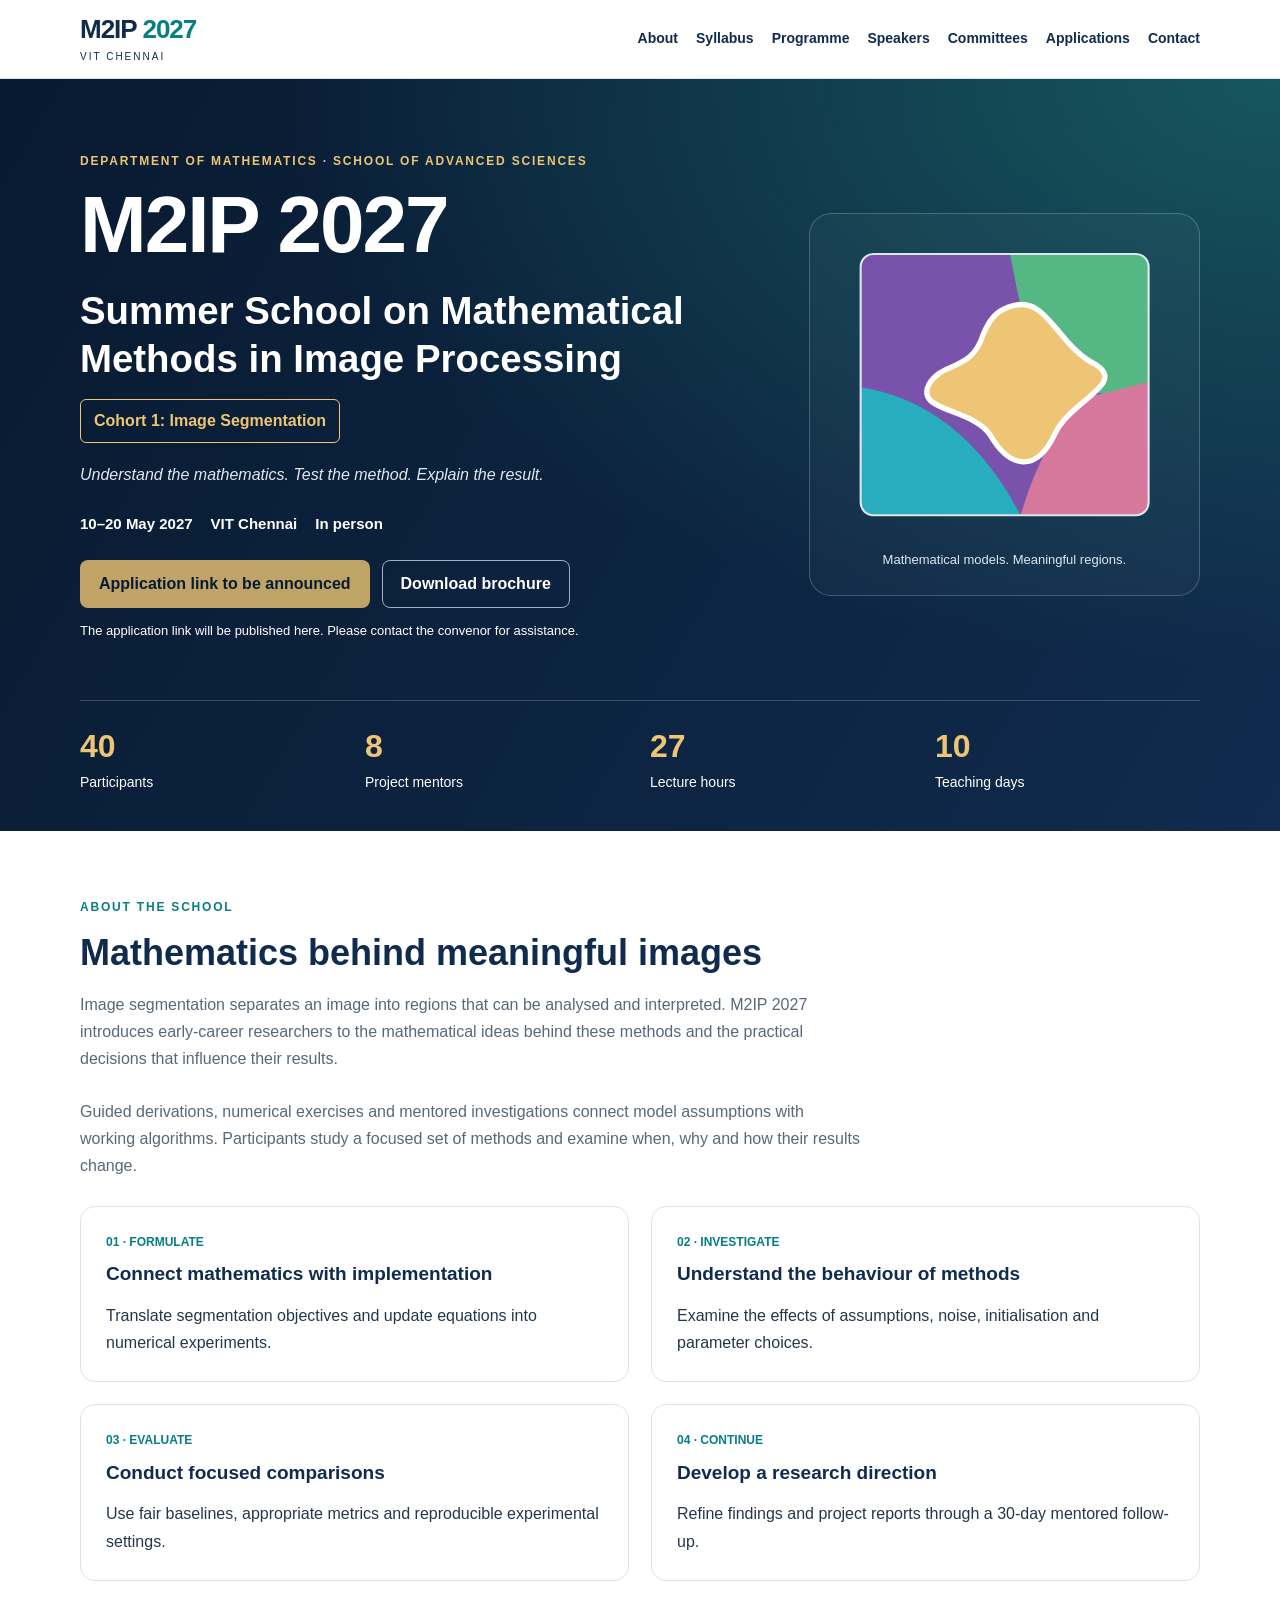
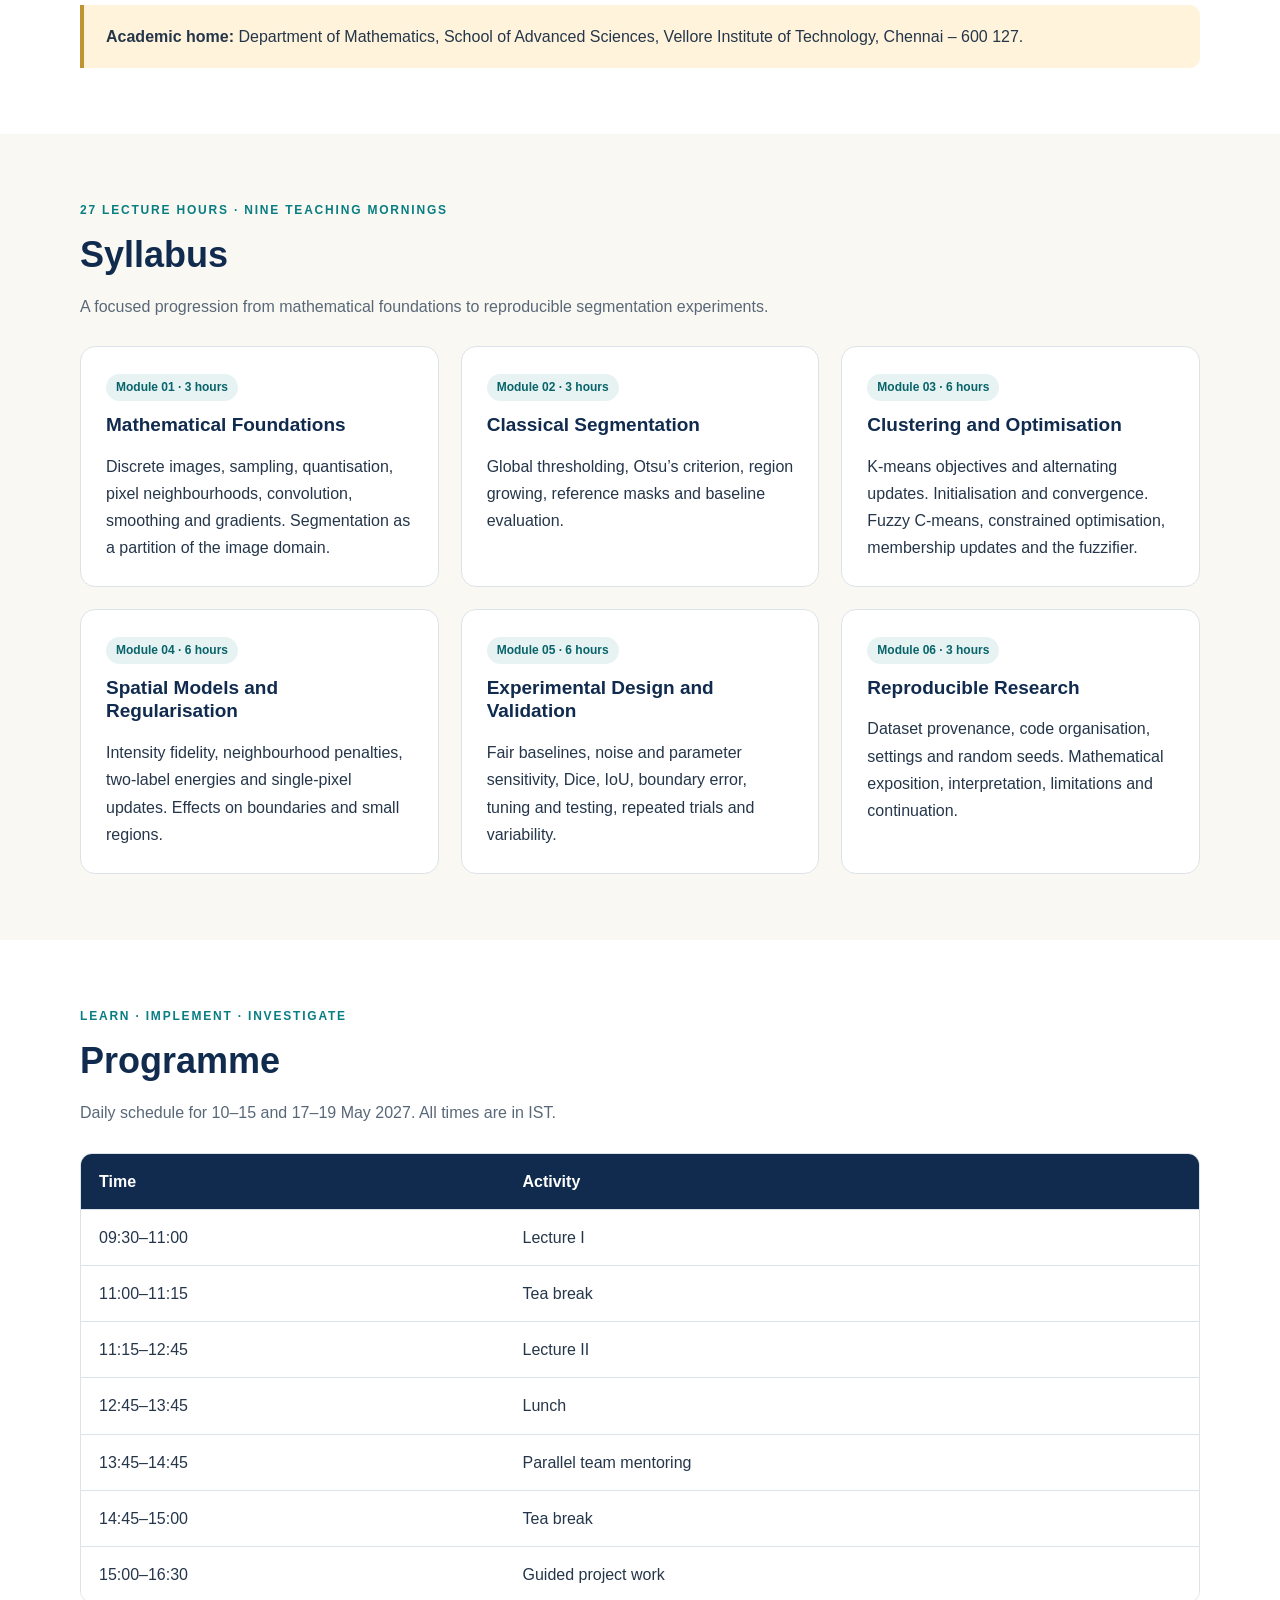
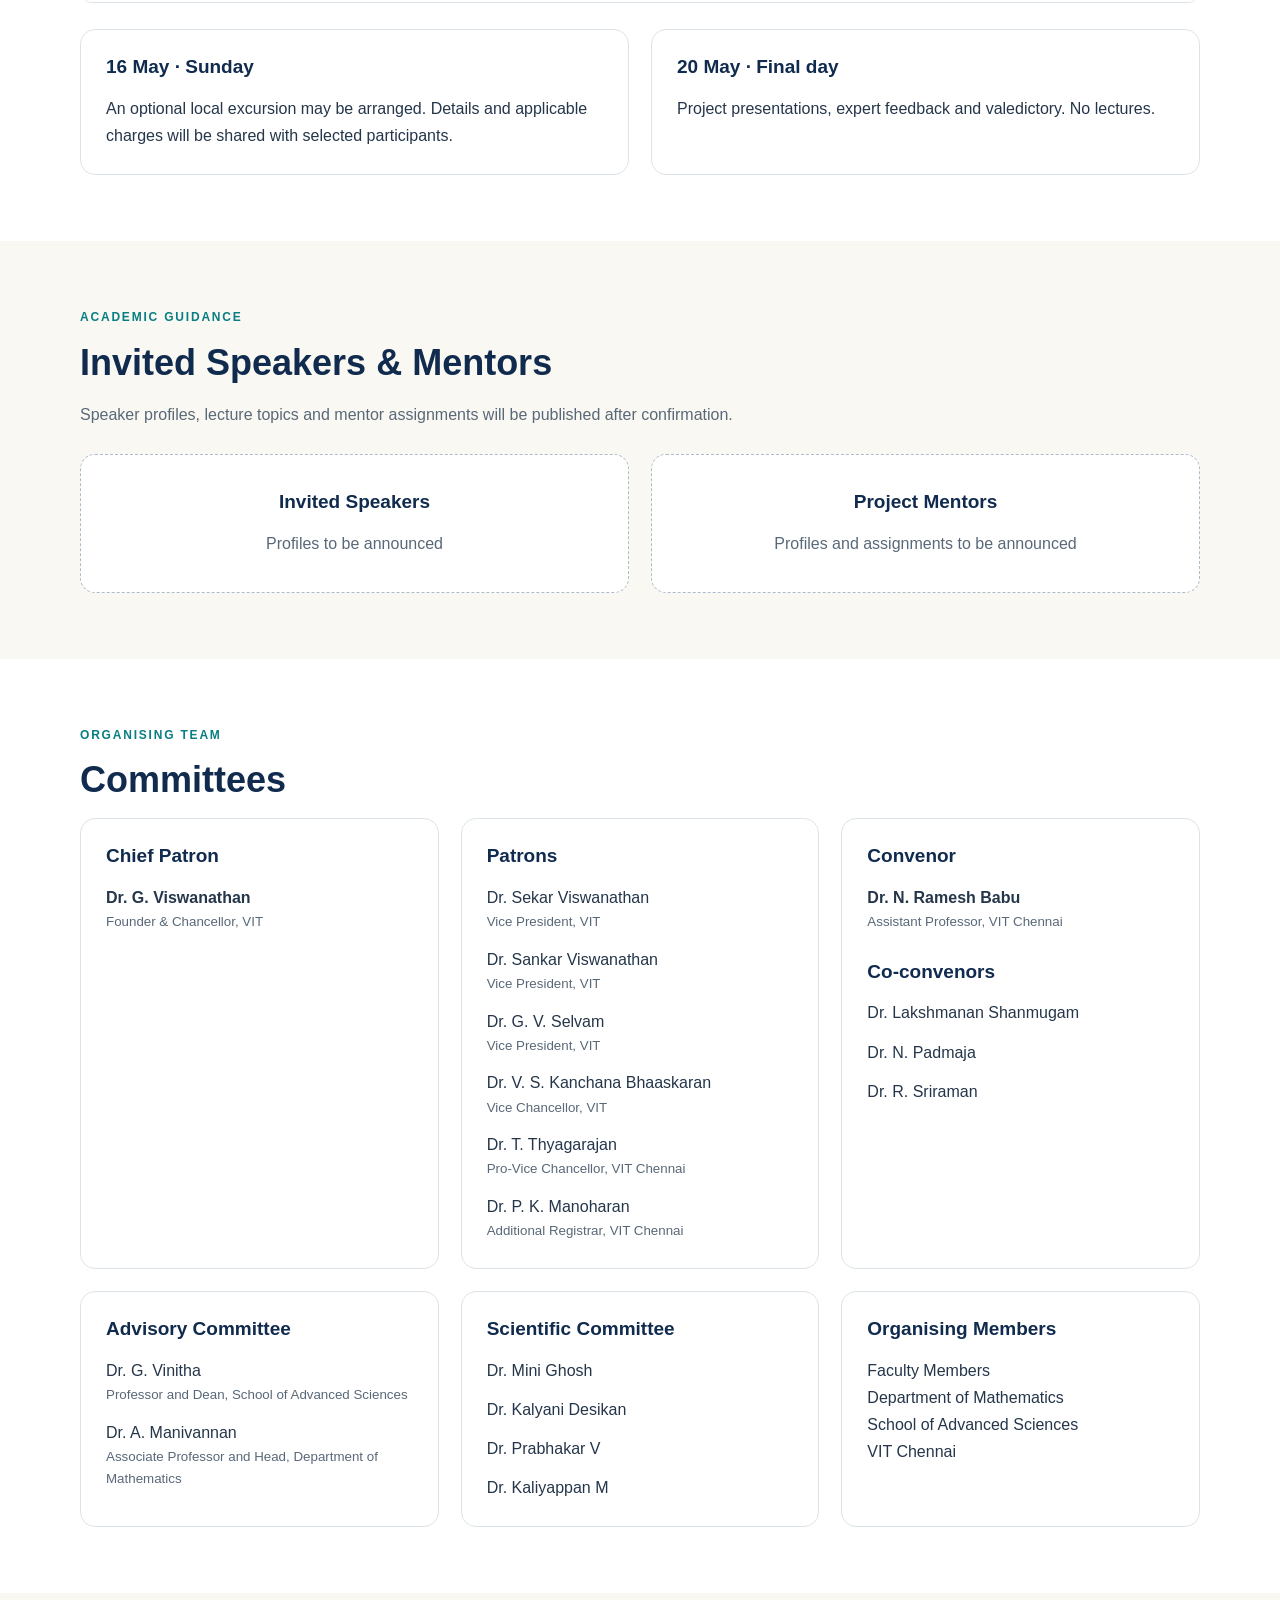
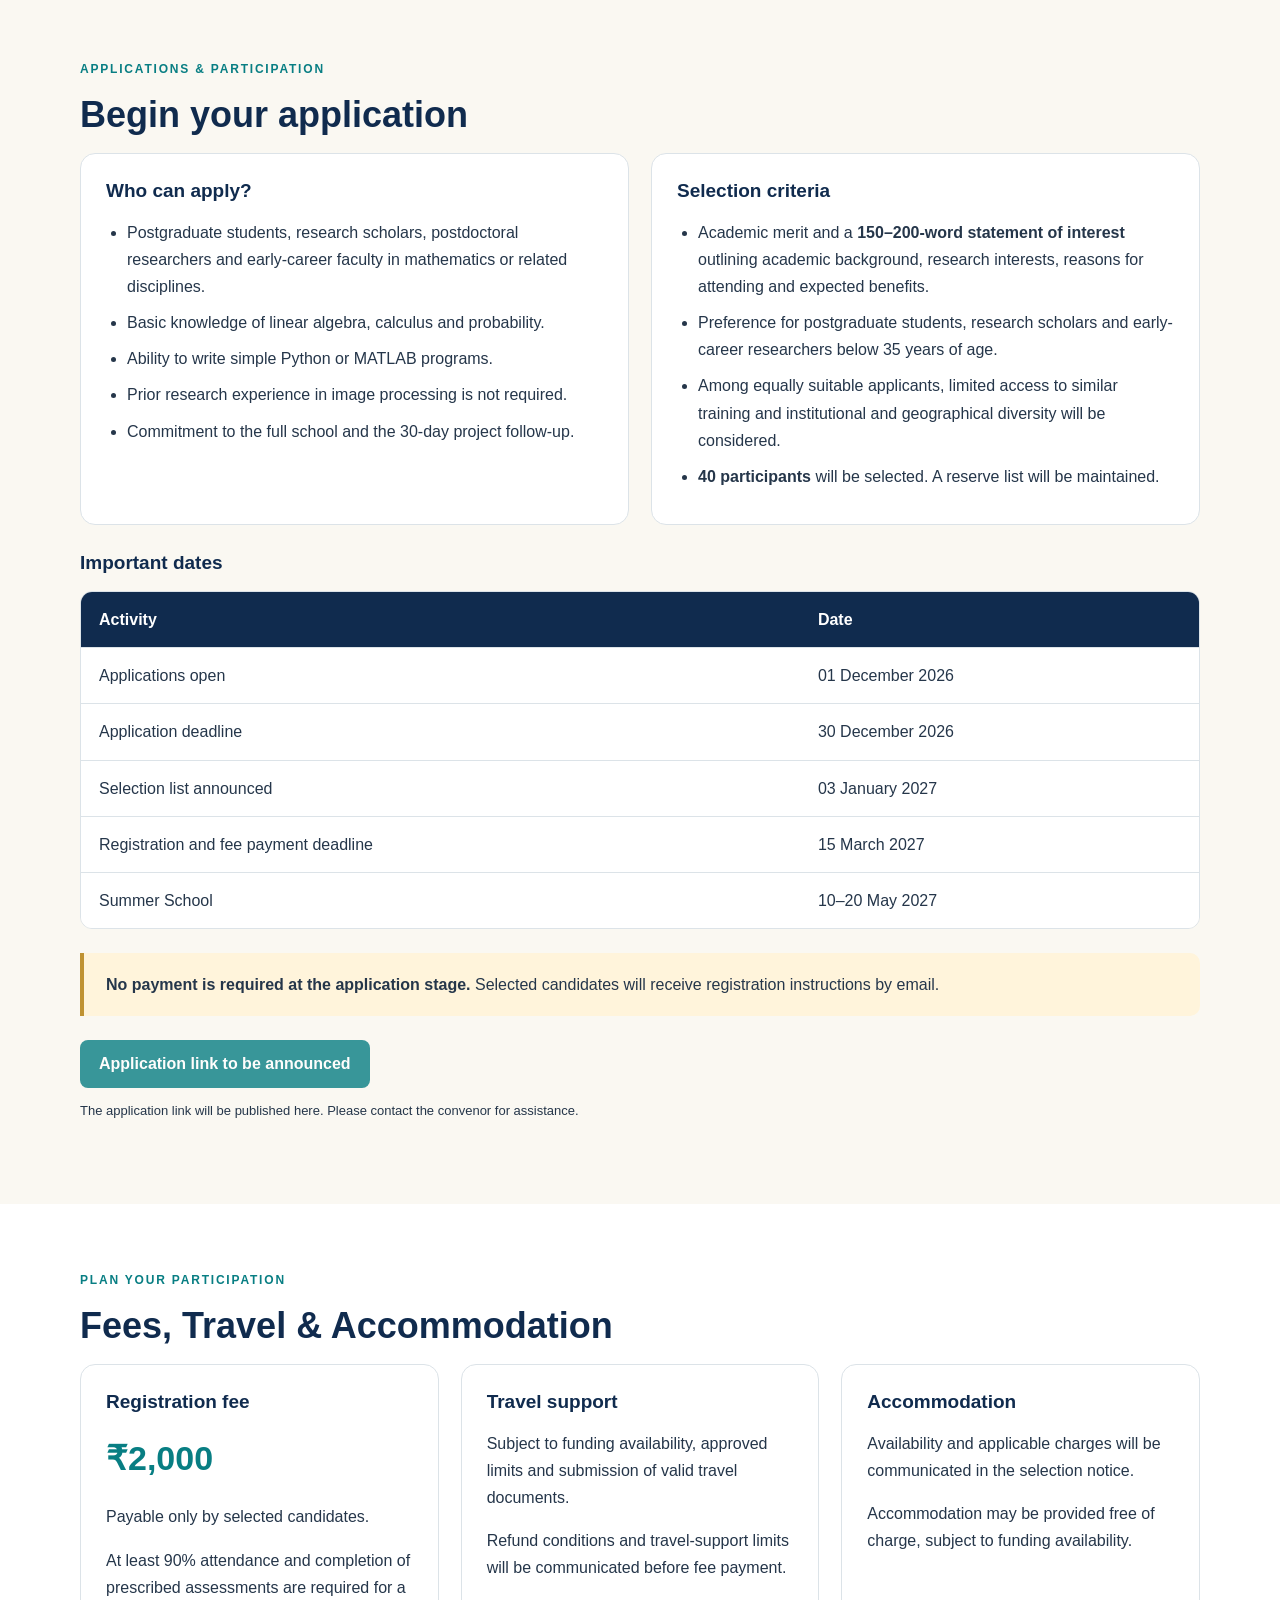
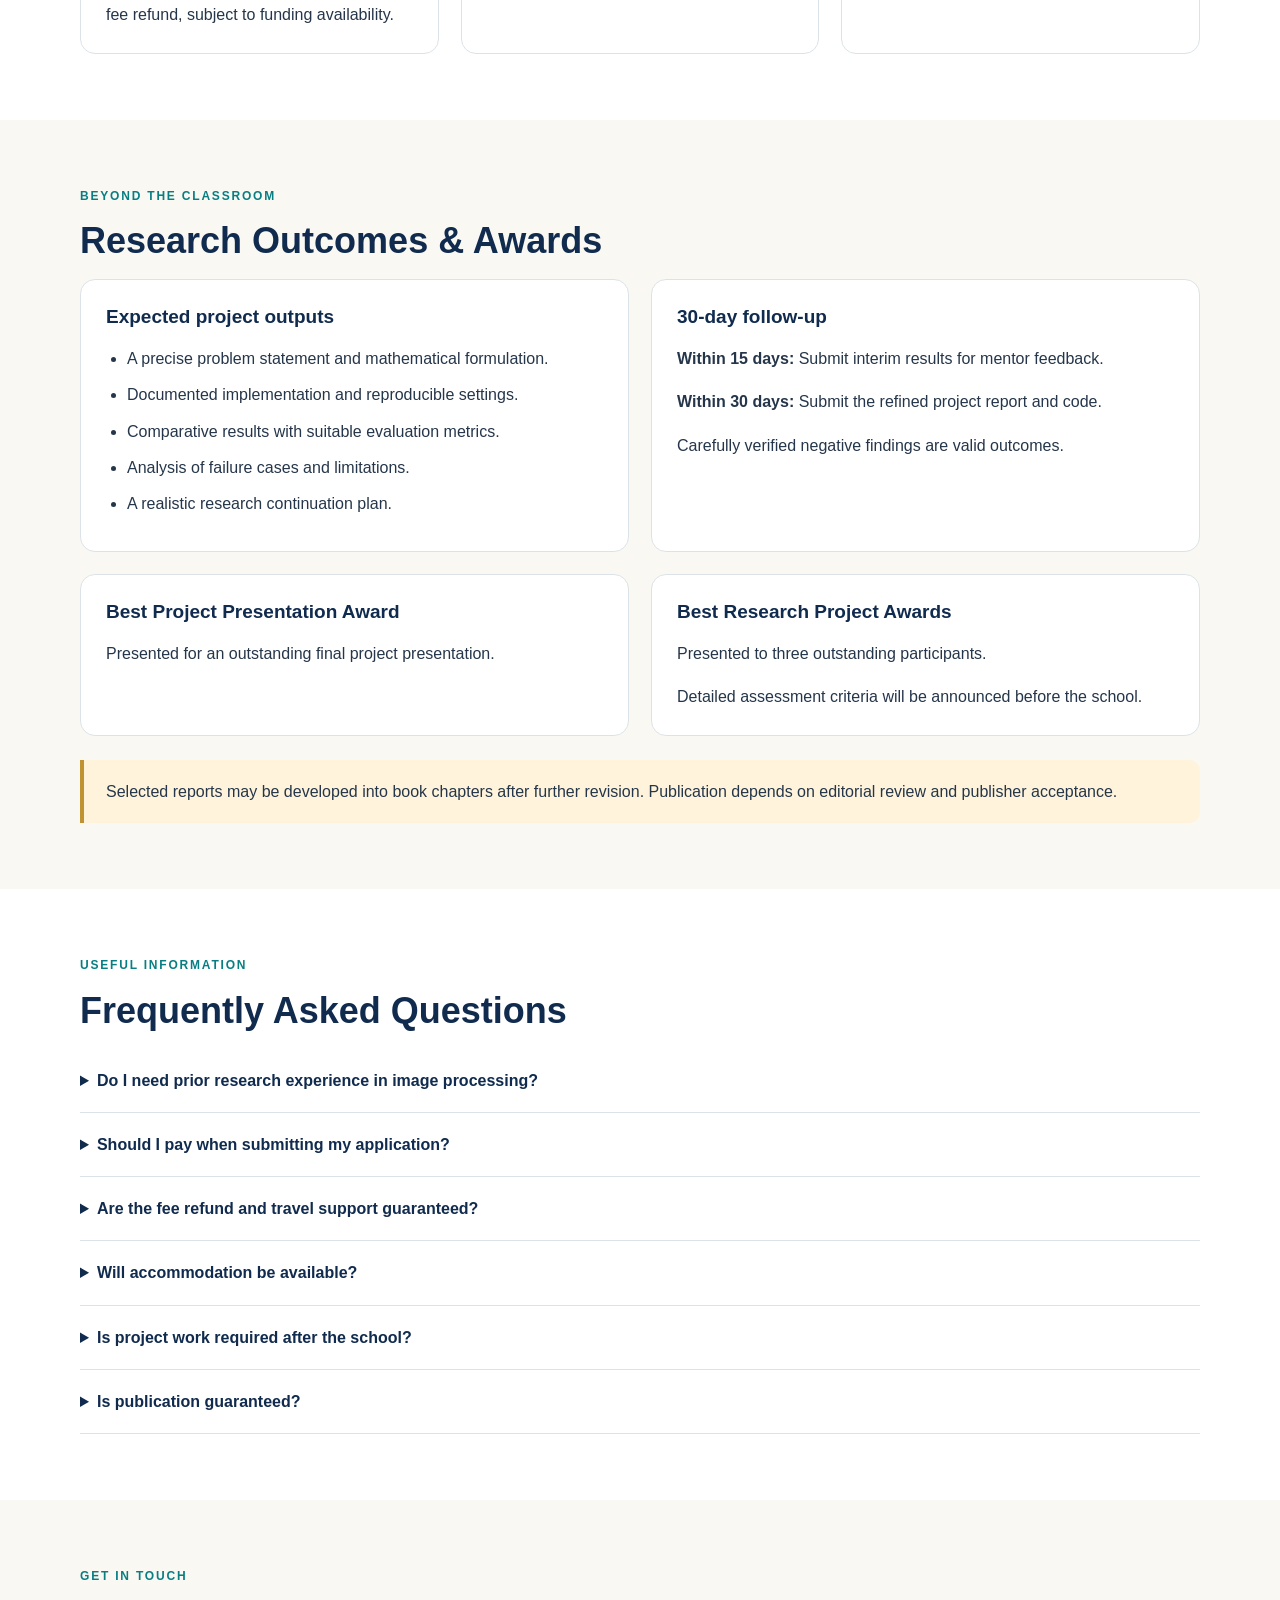
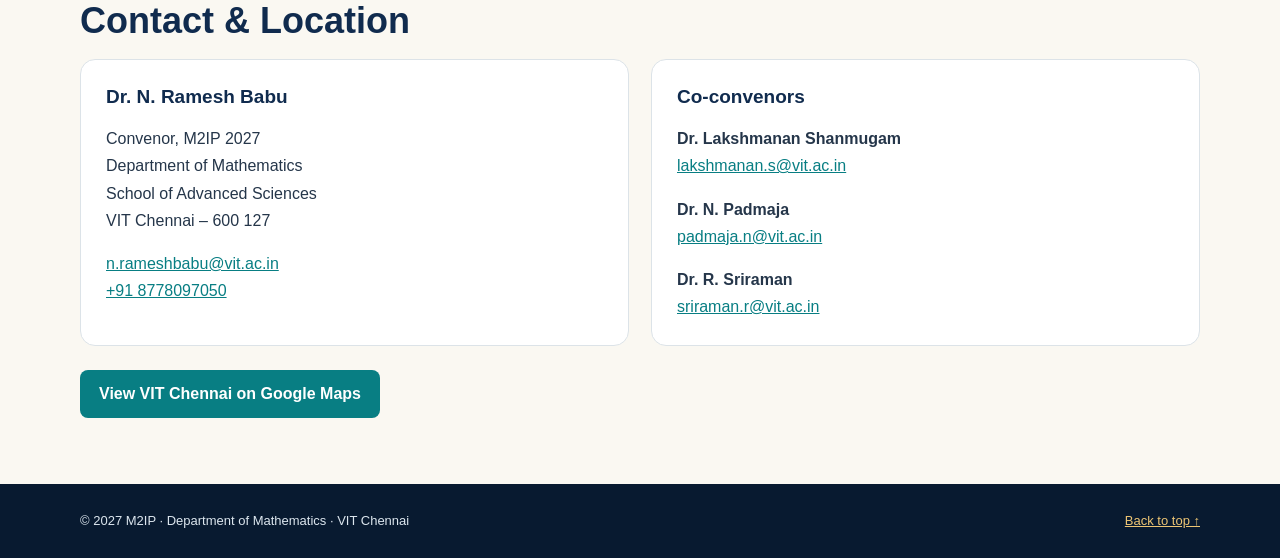
==== commit 621aa277: "Add files via upload" ====
--- a/index.html
+++ b/index.html
@@ -1,793 +1,65 @@
-<!DOCTYPE html>
+<!doctype html>
 <html lang="en">
 <head>
-  <meta charset="UTF-8">
-  <meta name="viewport" content="width=device-width, initial-scale=1">
-  <meta name="description"
-        content="M2IP 2027: Summer School on Mathematical Methods in Image Processing, Cohort 1: Image Segmentation. 10–20 May 2027, VIT Chennai.">
-  <meta name="theme-color" content="#102b4e">
-
-  <title>M2IP 2027 | Summer School | VIT Chennai</title>
-
-  <style>
-    :root {
-      --navy: #102b4e;
-      --navy-dark: #081a30;
-      --teal: #087e83;
-      --gold: #c69b3c;
-      --cream: #faf8f2;
-      --ink: #25364a;
-      --muted: #5c6875;
-      --line: #dce3e8;
-      --white: #fff;
-      --radius: 16px;
-    }
-
-    * { box-sizing: border-box; }
-    html { scroll-behavior: smooth; scroll-padding-top: 100px; }
-    body {
-      margin: 0;
-      color: var(--ink);
-      background: var(--white);
-      font-family: Arial, Helvetica, sans-serif;
-      line-height: 1.7;
-    }
-
-    a { color: var(--teal); }
-    img { max-width: 100%; }
-    button, input { font: inherit; }
-    a, button { -webkit-tap-highlight-color: transparent; }
-    :focus-visible { outline: 3px solid var(--gold); outline-offset: 4px; }
-
-    .container { width: min(1120px, 92%); margin-inline: auto; }
-    .skip-link {
-      position: absolute; top: -80px; left: 12px;
-      background: white; color: var(--navy); padding: 12px; z-index: 100;
-    }
-    .skip-link:focus { top: 12px; }
-
-    header {
-      position: sticky; top: 0; z-index: 20;
-      background: #fff; border-bottom: 1px solid var(--line);
-    }
-    .navigation {
-      min-height: 78px; display: flex; align-items: center;
-      justify-content: space-between; gap: 20px;
-    }
-    .brand { color: var(--navy); text-decoration: none; line-height: 1.2; }
-    .brand strong { font-size: 25px; letter-spacing: -.8px; }
-    .brand span { display: block; font-size: 11px; letter-spacing: 1.4px; margin-top: 5px; }
-    nav { display: flex; gap: 20px; align-items: center; }
-    nav a { text-decoration: none; color: var(--navy); font-size: 14px; font-weight: 700; }
-    nav a:hover { color: var(--teal); }
-    .menu-button {
-      display: none; padding: 8px 13px; background: white;
-      color: var(--navy); border: 1px solid var(--line); border-radius: 8px;
-    }
-
-    .hero {
-      padding: 78px 0 56px; color: white;
-      background:
-        radial-gradient(ellipse at 90% 20%, #15565d 0, transparent 45%),
-        linear-gradient(120deg, var(--navy-dark), var(--navy));
-    }
-    .hero-layout { display: grid; grid-template-columns: 1.4fr .8fr; gap: 50px; align-items: center; }
-    .eyebrow {
-      font-size: 12px; font-weight: 700; text-transform: uppercase;
-      letter-spacing: 2px; color: var(--teal); margin-bottom: 14px;
-    }
-    .hero .eyebrow { color: #f0cf85; }
-    .event-name { font-size: clamp(48px, 8vw, 84px); font-weight: 800; line-height: 1; margin-bottom: 18px; }
-    h1 { font-size: clamp(25px, 3.2vw, 38px); line-height: 1.25; margin: 0 0 22px; }
-    h2 {
-      color: var(--navy); font-size: clamp(27px, 3vw, 36px);
-      line-height: 1.25; margin: 0 0 18px;
-    }
-    h3 { color: var(--navy); font-size: 19px; margin: 0 0 10px; }
-    p { margin: 0 0 16px; }
-    .cohort {
-      display: inline-block; padding: 7px 14px; border: 1px solid #f0cf85;
-      color: #f0cf85; border-radius: 6px; margin-bottom: 20px; font-weight: 700;
-    }
-    .tagline { font-style: italic; color: #e0e8ee; }
-    .event-meta { color: #fff; font-weight: 700; margin: 22px 0; }
-    .actions { display: flex; flex-wrap: wrap; gap: 12px; margin-top: 24px; }
-    .button {
-      display: inline-flex; justify-content: center; align-items: center;
-      padding: 12px 20px; border-radius: 8px; border: 1px solid transparent;
-      text-decoration: none; font-weight: 700; cursor: pointer;
-    }
-    .button-primary { background: var(--gold); color: #13233a; }
-    .button-secondary { border-color: #96a6b7; color: white; background: transparent; }
-    .button-teal { background: var(--teal); color: white; }
-    .button:hover { filter: brightness(1.07); }
-    .button[aria-disabled="true"] { opacity: .75; cursor: default; }
-    .hero-note { font-size: 13px; color: #d5e3ed; margin-top: 12px; }
-
-    .visual {
-      padding: 26px; border: 1px solid #ffffff30;
-      background: #ffffff08; border-radius: 24px;
-    }
-    .visual svg { width: 100%; height: auto; display: block; }
-    .visual figcaption { text-align: center; font-size: 13px; color: #dce9ec; margin-top: 16px; }
-
-    .stats {
-      display: grid; grid-template-columns: repeat(4, 1fr);
-      margin-top: 48px; border-top: 1px solid #ffffff30; padding-top: 26px; gap: 20px;
-    }
-    .stat strong { display: block; color: #f0cf85; font-size: 32px; }
-    .stat span { font-size: 14px; color: #e2e9ef; }
-
-    section { padding: 68px 0; }
-    .soft { background: var(--cream); }
-    .intro { max-width: 780px; color: var(--muted); margin-bottom: 28px; }
-    .grid { display: grid; gap: 22px; }
-    .two { grid-template-columns: repeat(2, 1fr); }
-    .three { grid-template-columns: repeat(3, 1fr); }
-    .card {
-      border: 1px solid var(--line); background: white;
-      border-radius: var(--radius); padding: 25px;
-    }
-    .card p:last-child { margin-bottom: 0; }
-    .number { color: var(--teal); font-weight: 800; font-size: 14px; margin-bottom: 10px; }
-    .hours {
-      display: inline-block; background: #e7f3f2; color: #08646a;
-      padding: 3px 10px; border-radius: 20px; font-size: 12px; font-weight: 700;
-      margin-bottom: 12px;
-    }
-    ul { padding-left: 21px; margin: 10px 0 0; }
-    li { margin-bottom: 9px; }
-    .note {
-      padding: 18px 22px; border-left: 4px solid var(--gold);
-      background: #fff5dd; border-radius: 0 10px 10px 0; margin-top: 24px;
-    }
-    .table-wrap { overflow-x: auto; border: 1px solid var(--line); border-radius: 12px; }
-    table { width: 100%; border-collapse: collapse; background: white; }
-    th, td { text-align: left; padding: 15px 18px; border-bottom: 1px solid var(--line); }
-    th { color: white; background: var(--navy); }
-    tr:last-child td { border-bottom: none; }
-    .date-column { white-space: nowrap; }
-    .placeholder {
-      min-height: 180px; display: flex; flex-direction: column;
-      align-items: center; justify-content: center; text-align: center;
-      border: 1px dashed #aebdc9; background: #f7fafc; border-radius: 14px;
-      padding: 24px;
-    }
-    .placeholder strong { color: var(--navy); font-size: 19px; }
-    .placeholder span { color: var(--muted); font-size: 14px; }
-    .committee p { margin-bottom: 8px; }
-    .committee small { color: var(--muted); display: block; }
-    details { background: white; border-bottom: 1px solid var(--line); padding: 18px 0; }
-    summary { cursor: pointer; font-weight: 700; color: var(--navy); }
-    details p { margin: 12px 0 0; color: var(--muted); }
-    .contact a { overflow-wrap: anywhere; }
-    footer { padding: 28px 0; background: var(--navy-dark); color: #dce5ed; font-size: 13px; }
-    footer .container { display: flex; justify-content: space-between; flex-wrap: wrap; gap: 12px; }
-    footer a { color: #f0cf85; }
-
-    @media (max-width: 900px) {
-      nav { gap: 12px; }
-      nav a { font-size: 12px; }
-      .hero-layout { grid-template-columns: 1fr; }
-      .visual { max-width: 440px; margin: 0; }
-      .three { grid-template-columns: repeat(2, 1fr); }
-    }
-
-    @media (max-width: 680px) {
-      .menu-button { display: block; }
-      .navigation { flex-wrap: wrap; padding: 15px 0; }
-      nav { display: none; width: 100%; flex-direction: column; align-items: stretch; gap: 0; }
-      nav.open { display: flex; }
-      nav a { padding: 12px 0; font-size: 15px; }
-      .hero { padding: 46px 0 36px; }
-      section { padding: 46px 0; }
-      .two, .three { grid-template-columns: 1fr; }
-      .stats { grid-template-columns: repeat(2, 1fr); }
-      .card { padding: 21px; }
-      th, td { padding: 12px; font-size: 14px; }
-    }
-
-    @media (prefers-reduced-motion: reduce) {
-      html { scroll-behavior: auto; }
-    }
-  </style>
+<meta charset="utf-8">
+<meta name="viewport" content="width=device-width,initial-scale=1">
+<meta name="theme-color" content="#102b4e">
+<meta name="description" content="M2IP 2027: Summer School on Mathematical Methods in Image Processing. Image Segmentation, 10–20 May 2027, VIT Chennai.">
+<title>M2IP 2027 | Summer School | VIT Chennai</title>
+<style>
+:root{--navy:#102b4e;--deep:#081a30;--teal:#087e83;--gold:#edc574;--cream:#faf8f2;--ink:#25364a;--muted:#596878;--line:#dce3e8}
+*{box-sizing:border-box}html{scroll-behavior:smooth;scroll-padding-top:100px}body{margin:0;font:16px/1.7 Arial,Helvetica,sans-serif;color:var(--ink);background:#fff}a{color:var(--teal)}button{font:inherit}img,svg{max-width:100%;height:auto}a,button,summary{touch-action:manipulation}:focus-visible{outline:3px solid #c49835;outline-offset:4px}.container{width:min(1120px,calc(100% - 40px));margin:auto}.skip{position:absolute;top:-100px;left:12px;background:#fff;padding:12px;z-index:100}.skip:focus{top:12px}header{position:sticky;top:0;z-index:30;background:#fff;border-bottom:1px solid var(--line)}.nav-wrap{min-height:78px;display:flex;align-items:center;justify-content:space-between;gap:20px}.brand{text-decoration:none;color:var(--navy);line-height:1.15}.brand strong{font-size:26px;letter-spacing:-1px}.brand strong span{color:var(--teal)}.brand small{display:block;font-size:10px;letter-spacing:2px;margin-top:6px}.menu{display:none;background:white;color:var(--navy);border:1px solid var(--line);border-radius:8px;padding:8px 14px;min-height:44px}nav{display:flex;gap:18px}nav a{font-size:14px;font-weight:bold;text-decoration:none;color:var(--navy)}nav a:hover{color:var(--teal)}section{padding:66px 0}.soft{background:var(--cream)}.eyebrow{text-transform:uppercase;letter-spacing:1.8px;font-weight:bold;font-size:12px;color:var(--teal);margin-bottom:12px}h1,h2,h3{line-height:1.25;margin:0 0 16px;color:var(--navy)}h1{font-size:clamp(26px,3vw,39px)}h2{font-size:clamp(27px,3vw,36px)}h3{font-size:19px}p{margin:0 0 16px}.intro{max-width:780px;color:var(--muted);margin-bottom:26px}.hero{color:#fff;background:radial-gradient(ellipse at 100% 0,#16565c,transparent 55%),linear-gradient(120deg,var(--deep),var(--navy));padding:72px 0 36px}.hero h1{color:white}.hero .eyebrow{color:var(--gold)}.hero-grid{display:grid;grid-template-columns:1.4fr .8fr;align-items:center;gap:44px}.hero-grid>*,.grid>*,.stats>*{min-width:0}.event-name{font-size:clamp(46px,7vw,80px);line-height:1.05;letter-spacing:-2px;font-weight:800;margin:0 0 20px}.cohort{display:inline-block;border:1px solid var(--gold);color:var(--gold);padding:7px 13px;border-radius:6px;margin-bottom:18px;font-weight:bold}.tagline{font-style:italic;color:#e0e8ee}.meta{display:flex;flex-wrap:wrap;gap:8px 18px;font-size:15px;font-weight:bold;margin:23px 0}.actions{display:flex;flex-wrap:wrap;gap:12px;margin-top:24px}.button{display:inline-flex;align-items:center;justify-content:center;min-height:48px;padding:11px 18px;border:1px solid transparent;border-radius:8px;text-decoration:none;font-weight:bold;text-align:center;line-height:1.5;background:var(--teal);color:#fff;cursor:pointer}.gold{background:var(--gold);color:var(--deep)}.outline{background:transparent;color:#fff;border-color:#9eafbe}.button:disabled{cursor:default;opacity:.8}.status{font-size:13px;margin-top:12px}.art{margin:0;padding:24px;border:1px solid #ffffff35;border-radius:22px;background:#ffffff08}.art svg{display:block;width:100%}.art figcaption{font-size:13px;text-align:center;color:#dbe8ed;margin-top:12px}.stats{display:grid;grid-template-columns:repeat(4,minmax(0,1fr));gap:20px;border-top:1px solid #ffffff30;padding-top:25px;margin-top:42px}.stats strong{display:block;font-size:32px;line-height:1.3;color:var(--gold)}.stats span{font-size:14px}.grid{display:grid;gap:22px}.two{grid-template-columns:repeat(2,minmax(0,1fr))}.three{grid-template-columns:repeat(3,minmax(0,1fr))}.card{padding:25px;background:#fff;border:1px solid var(--line);border-radius:15px;overflow-wrap:anywhere}.card p:last-child{margin-bottom:0}.label{font-size:12px;font-weight:bold;color:var(--teal);margin-bottom:10px;display:block}.pill{display:inline-block;padding:3px 10px;border-radius:20px;background:#e7f3f2;color:#08646a;font-size:12px;font-weight:bold;margin-bottom:12px}ul{padding-left:21px;margin:10px 0 0}li{margin-bottom:9px}.note{background:#fff4db;border-left:4px solid #bf9232;padding:18px 22px;border-radius:0 10px 10px 0;margin-top:24px}.table-wrap{border:1px solid var(--line);border-radius:12px;overflow:auto}table{width:100%;border-collapse:collapse;background:#fff}th,td{text-align:left;padding:14px 18px;border-bottom:1px solid var(--line);vertical-align:top}th{background:var(--navy);color:white}tr:last-child td{border:0}.time{white-space:nowrap}.placeholder{padding:35px 24px;text-align:center;border:1px dashed #aabcc9;border-radius:15px;background:white}.placeholder p{color:var(--muted);margin:0}.committee small{display:block;color:var(--muted)}.committee p{margin-bottom:12px}.price{font-size:34px;font-weight:bold;color:var(--teal)}details{padding:18px 0;border-bottom:1px solid var(--line)}summary{font-weight:bold;color:var(--navy);cursor:pointer}details p{margin:12px 0 0;color:var(--muted)}.contact a{overflow-wrap:anywhere}footer{background:var(--deep);color:#dce6ee;padding:26px 0;font-size:13px}footer .container{display:flex;justify-content:space-between;gap:15px;flex-wrap:wrap}footer a{color:var(--gold)}.space-top{margin-top:26px}
+@media(max-width:1024px){.menu{display:block}.nav-wrap{flex-wrap:wrap;padding:14px 0;gap:0;min-height:72px}nav{width:100%;display:flex;flex-direction:column;gap:0;margin-top:12px;border-top:1px solid var(--line);max-height:65vh;overflow:auto}html.js nav:not(.open){display:none}nav a{padding:12px 3px;font-size:15px;border-bottom:1px solid #edf0f3}.hero-grid{grid-template-columns:1fr;gap:30px}.art{width:100%;max-width:400px;justify-self:center}.three{grid-template-columns:repeat(2,minmax(0,1fr))}}
+@media(max-width:767px){html{scroll-padding-top:88px}body{font-size:15px;line-height:1.65}.container{width:calc(100% - 32px)}section{padding:42px 0}.hero{padding:38px 0 28px}.eyebrow{font-size:10px;line-height:1.8;letter-spacing:1.3px}.event-name{font-size:clamp(39px,10vw,62px);letter-spacing:-1.3px;margin-bottom:16px}h1{font-size:clamp(24px,6vw,32px);line-height:1.3}h2{font-size:27px}h3{font-size:18px;line-height:1.4}.cohort{font-size:13px;padding:7px 10px;max-width:100%}.meta{font-size:14px;gap:5px 14px}.actions{flex-direction:column;gap:10px;margin-top:20px}.actions .button{width:100%;font-size:14px;padding:12px;white-space:normal}.status{font-size:12px}.art{max-width:320px;padding:16px}.stats{grid-template-columns:repeat(2,minmax(0,1fr));gap:12px;margin-top:26px;padding-top:20px}.stats>div{text-align:center;border:1px solid #ffffff25;background:#ffffff08;border-radius:10px;padding:12px 7px}.stats strong{font-size:29px}.stats span{font-size:12px;display:block}.two,.three{grid-template-columns:minmax(0,1fr)}.grid{gap:15px}.card{padding:20px;border-radius:12px}.note{font-size:14px;padding:15px 16px}.table-wrap{width:100%}table{table-layout:fixed}th,td{font-size:13px;padding:12px 10px;line-height:1.5;overflow-wrap:anywhere}#programme th:first-child{width:36%}#applications th:first-child{width:55%}.time{white-space:normal}footer .container{flex-direction:column;font-size:12px}}
+@media(max-width:360px){.container{width:calc(100% - 24px)}.event-name{font-size:36px}h1{font-size:23px}h2{font-size:24px}.card{padding:16px}th,td{font-size:12px;padding:10px 8px}}
+@media(prefers-reduced-motion:reduce){html{scroll-behavior:auto}}
+</style>
+<script>document.documentElement.classList.add('js');</script>
 </head>
-
 <body>
-  <a href="#main" class="skip-link">Skip to content</a>
-
-  <header>
-    <div class="container navigation">
-      <a class="brand" href="#home" aria-label="M2IP 2027 home">
-        <strong>M2IP <span style="display:inline;color:#087e83;font-size:25px">2027</span></strong>
-        <span>VIT CHENNAI</span>
-      </a>
-
-      <button class="menu-button" id="menuButton"
-              aria-expanded="false" aria-controls="navigation">
-        Menu
-      </button>
-
-      <nav id="navigation" aria-label="Main navigation">
-        <a href="#about">About</a>
-        <a href="#syllabus">Syllabus</a>
-        <a href="#programme">Programme</a>
-        <a href="#speakers">Speakers</a>
-        <a href="#committees">Committees</a>
-        <a href="#applications">Applications</a>
-        <a href="#contact">Contact</a>
-      </nav>
-    </div>
-  </header>
-
-  <main id="main">
-    <section class="hero" id="home">
-      <div class="container">
-        <div class="hero-layout">
-          <div>
-            <div class="eyebrow">Department of Mathematics · School of Advanced Sciences</div>
-            <div class="event-name">M2IP 2027</div>
-            <h1>Summer School on Mathematical Methods in Image Processing</h1>
-            <div class="cohort">Cohort 1: Image Segmentation</div>
-            <p class="tagline">Understand the mathematics. Test the method. Explain the result.</p>
-            <p class="event-meta">10–20 May 2027 &nbsp; | &nbsp; VIT Chennai &nbsp; | &nbsp; In person</p>
-
-            <div class="actions">
-              <a class="button button-primary application-button"
-                 href="#applications">Application details</a>
-              <a class="button button-secondary"
-                 href="assets/M2IP-2027-brochure.pdf"
-                 target="_blank" rel="noopener">Download brochure</a>
-            </div>
-            <p class="hero-note application-status">Applications open on 01 December 2026.</p>
-          </div>
-
-          <figure class="visual">
-            <svg viewBox="0 0 380 270" role="img"
-                 aria-labelledby="visualTitle visualDescription">
-              <title id="visualTitle">Illustration of image segmentation</title>
-              <desc id="visualDescription">
-                A square image divided into coloured regions with smooth boundaries.
-              </desc>
-              <defs>
-                <clipPath id="imageBoundary">
-                  <rect x="45" y="15" width="260" height="240" rx="12"/>
-                </clipPath>
-              </defs>
-              <g clip-path="url(#imageBoundary)">
-                <rect x="45" y="15" width="260" height="240" fill="#7352a3"/>
-                <path d="M180 15 H305 V145 Q245 165 205 108 Z" fill="#4daa7d"/>
-                <path d="M45 138 Q120 155 160 210 L185 255 H45 Z" fill="#25a8bb"/>
-                <path d="M305 135 V255 H165 Q198 180 238 155 Z" fill="#d8759a"/>
-                <path d="M173 65 C205 55 214 102 252 118
-                         C280 135 224 155 210 184
-                         C195 222 169 215 150 186
-                         C130 158 83 161 95 139
-                         C108 115 132 126 145 90
-                         C151 75 159 67 173 65 Z"
-                      fill="#edc357" stroke="white" stroke-width="5"/>
-              </g>
-              <rect x="45" y="15" width="260" height="240" rx="12"
-                    fill="none" stroke="#ffffffa0" stroke-width="2"/>
-              <path d="M20 255 V15 M20 255 H330" fill="none"
-                    stroke="#a6c9ce" stroke-width="1.5"/>
-            </svg>
-            <figcaption>Mathematical models. Meaningful regions.</figcaption>
-          </figure>
-        </div>
-
-        <div class="stats" aria-label="School highlights">
-          <div class="stat"><strong>40</strong><span>Participants</span></div>
-          <div class="stat"><strong>8</strong><span>Project mentors</span></div>
-          <div class="stat"><strong>27</strong><span>Lecture hours</span></div>
-          <div class="stat"><strong>10</strong><span>Teaching days</span></div>
-        </div>
-      </div>
-    </section>
-
-    <section id="about">
-      <div class="container">
-        <div class="eyebrow">About the school</div>
-        <h2>Mathematics behind meaningful images</h2>
-        <p class="intro">
-          Image segmentation separates an image into regions that can be analysed
-          and interpreted. M2IP 2027 introduces early-career researchers to the
-          mathematical ideas behind these methods and the practical decisions
-          that influence their results.
-        </p>
-        <p class="intro">
-          Guided derivations, numerical exercises and mentored investigations
-          connect model assumptions with working algorithms. Participants study
-          a focused set of methods and examine when, why and how their results change.
-        </p>
-
-        <div class="grid two">
-          <article class="card">
-            <div class="number">01 · FORMULATE</div>
-            <h3>Connect mathematics with implementation</h3>
-            <p>Translate segmentation objectives and update equations into numerical experiments.</p>
-          </article>
-          <article class="card">
-            <div class="number">02 · INVESTIGATE</div>
-            <h3>Understand the behaviour of methods</h3>
-            <p>Examine the effects of assumptions, noise, initialisation and parameter choices.</p>
-          </article>
-          <article class="card">
-            <div class="number">03 · EVALUATE</div>
-            <h3>Conduct focused comparisons</h3>
-            <p>Use fair baselines, appropriate metrics and reproducible experimental settings.</p>
-          </article>
-          <article class="card">
-            <div class="number">04 · CONTINUE</div>
-            <h3>Develop a research direction</h3>
-            <p>Refine findings and project reports through a 30-day mentored follow-up.</p>
-          </article>
-        </div>
-
-        <div class="note">
-          <strong>Academic home:</strong> Department of Mathematics,
-          School of Advanced Sciences, Vellore Institute of Technology,
-          Chennai – 600 127.
-        </div>
-      </div>
-    </section>
-
-    <section id="syllabus" class="soft">
-      <div class="container">
-        <div class="eyebrow">27 lecture hours · Nine teaching mornings</div>
-        <h2>Syllabus</h2>
-        <p class="intro">A focused progression from mathematical foundations to reproducible segmentation experiments.</p>
-
-        <div class="grid three">
-          <article class="card">
-            <span class="hours">Module 01 · 3 hours</span>
-            <h3>Mathematical Foundations</h3>
-            <p>Discrete images, sampling, quantisation, pixel neighbourhoods,
-              convolution, smoothing and gradients. Segmentation as a partition
-              of the image domain.</p>
-          </article>
-          <article class="card">
-            <span class="hours">Module 02 · 3 hours</span>
-            <h3>Classical Segmentation</h3>
-            <p>Global thresholding, Otsu’s criterion, region growing,
-              reference masks and baseline evaluation.</p>
-          </article>
-          <article class="card">
-            <span class="hours">Module 03 · 6 hours</span>
-            <h3>Clustering and Optimisation</h3>
-            <p>K-means objectives and alternating updates. Initialisation and
-              convergence. Fuzzy C-means, constrained optimisation, membership
-              updates and the fuzzifier.</p>
-          </article>
-          <article class="card">
-            <span class="hours">Module 04 · 6 hours</span>
-            <h3>Spatial Models and Regularisation</h3>
-            <p>Intensity fidelity, neighbourhood penalties, two-label energies
-              and single-pixel updates. Effects on boundaries and small regions.</p>
-          </article>
-          <article class="card">
-            <span class="hours">Module 05 · 6 hours</span>
-            <h3>Experimental Design and Validation</h3>
-            <p>Fair baselines, noise and parameter sensitivity, Dice, IoU,
-              boundary error, tuning and testing, repeated trials and variability.</p>
-          </article>
-          <article class="card">
-            <span class="hours">Module 06 · 3 hours</span>
-            <h3>Reproducible Research</h3>
-            <p>Dataset provenance, code organisation, settings and random seeds.
-              Mathematical exposition, interpretation, limitations and continuation.</p>
-          </article>
-        </div>
-      </div>
-    </section>
-
-    <section id="programme">
-      <div class="container">
-        <div class="eyebrow">Learn · Implement · Investigate</div>
-        <h2>Programme</h2>
-        <p class="intro">Daily schedule for 10–15 and 17–19 May 2027. All times are in IST.</p>
-
-        <div class="table-wrap">
-          <table>
-            <thead><tr><th scope="col">Time</th><th scope="col">Activity</th></tr></thead>
-            <tbody>
-              <tr><td class="date-column">09:30–11:00</td><td>Lecture I</td></tr>
-              <tr><td>11:00–11:15</td><td>Tea break</td></tr>
-              <tr><td>11:15–12:45</td><td>Lecture II</td></tr>
-              <tr><td>12:45–13:45</td><td>Lunch</td></tr>
-              <tr><td>13:45–14:45</td><td>Parallel team mentoring</td></tr>
-              <tr><td>14:45–15:00</td><td>Tea break</td></tr>
-              <tr><td>15:00–16:30</td><td>Guided project work</td></tr>
-            </tbody>
-          </table>
-        </div>
-
-        <div class="grid two" style="margin-top:24px">
-          <div class="card">
-            <h3>16 May · Sunday</h3>
-            <p>An optional local excursion may be arranged.
-              Details and applicable charges will be shared with selected participants.</p>
-          </div>
-          <div class="card">
-            <h3>20 May · Final day</h3>
-            <p>Project presentations, expert feedback and valedictory. No lectures.</p>
-          </div>
-        </div>
-      </div>
-    </section>
-
-    <section id="speakers" class="soft">
-      <div class="container">
-        <div class="eyebrow">Academic guidance</div>
-        <h2>Invited Speakers &amp; Mentors</h2>
-        <p class="intro">
-          Speaker profiles, lecture topics and mentor assignments will be
-          published after confirmation.
-        </p>
-
-        <!-- Replace these placeholders with confirmed profiles and photographs. -->
-        <div class="grid two">
-          <div class="placeholder">
-            <strong>Invited Speakers</strong>
-            <span>Profiles to be announced</span>
-          </div>
-          <div class="placeholder">
-            <strong>Project Mentors</strong>
-            <span>Profiles and assignments to be announced</span>
-          </div>
-        </div>
-      </div>
-    </section>
-
-    <section id="committees">
-      <div class="container">
-        <div class="eyebrow">Organising team</div>
-        <h2>Committees</h2>
-
-        <div class="grid three committee">
-          <article class="card">
-            <h3>Chief Patron</h3>
-            <p><strong>Dr. G. Viswanathan</strong><small>Founder &amp; Chancellor, VIT</small></p>
-          </article>
-          <article class="card">
-            <h3>Patrons</h3>
-            <p>Dr. Sekar Viswanathan<small>Vice President, VIT</small></p>
-            <p>Dr. Sankar Viswanathan<small>Vice President, VIT</small></p>
-            <p>Dr. G. V. Selvam<small>Vice President, VIT</small></p>
-            <p>Dr. V. S. Kanchana Bhaaskaran<small>Vice Chancellor, VIT</small></p>
-            <p>Dr. T. Thyagarajan<small>Pro-Vice Chancellor, VIT Chennai</small></p>
-            <p>Dr. P. K. Manoharan<small>Additional Registrar, VIT Chennai</small></p>
-          </article>
-          <article class="card">
-            <h3>Convenor</h3>
-            <p><strong>Dr. N. Ramesh Babu</strong><small>Assistant Professor, VIT Chennai</small></p>
-            <h3 style="margin-top:22px">Co-convenors</h3>
-            <p>Dr. Lakshmanan Shanmugam</p>
-            <p>Dr. N. Padmaja</p>
-            <p>Dr. R. Sriraman</p>
-          </article>
-          <article class="card">
-            <h3>Advisory Committee</h3>
-            <p>Dr. G. Vinitha<small>Professor and Dean, School of Advanced Sciences</small></p>
-            <p>Dr. A. Manivannan<small>Associate Professor and Head, Department of Mathematics</small></p>
-          </article>
-          <article class="card">
-            <h3>Scientific Committee</h3>
-            <p>Dr. Mini Ghosh</p>
-            <p>Dr. Kalyani Desikan</p>
-            <p>Dr. Prabhakar V</p>
-            <p>Dr. Kaliyappan M</p>
-          </article>
-          <article class="card">
-            <h3>Organising Members</h3>
-            <p>Faculty Members<br>Department of Mathematics<br>
-              School of Advanced Sciences<br>VIT Chennai</p>
-          </article>
-        </div>
-      </div>
-    </section>
-
-    <section id="applications" class="soft">
-      <div class="container">
-        <div class="eyebrow">Applications &amp; participation</div>
-        <h2>Begin your application</h2>
-
-        <div class="grid two">
-          <article class="card">
-            <h3>Who can apply?</h3>
-            <ul>
-              <li>Postgraduate students, research scholars, postdoctoral researchers
-                and early-career faculty in mathematics or related disciplines.</li>
-              <li>Basic knowledge of linear algebra, calculus and probability.</li>
-              <li>Ability to write simple Python or MATLAB programs.</li>
-              <li>Prior research experience in image processing is not required.</li>
-              <li>Commitment to the full school and the 30-day project follow-up.</li>
-            </ul>
-          </article>
-
-          <article class="card">
-            <h3>Selection criteria</h3>
-            <ul>
-              <li>Academic merit and a statement of interest of <strong>150–200 words</strong>.</li>
-              <li>The statement should cover academic background, research interests,
-                reasons for attending and expected benefits.</li>
-              <li>Preference for postgraduate students, research scholars and
-                early-career researchers below 35 years of age.</li>
-              <li>Among equally suitable applicants, limited access to similar training
-                and institutional and geographical diversity will be considered.</li>
-              <li><strong>40 participants</strong> will be selected. A reserve list will be maintained.</li>
-            </ul>
-          </article>
-        </div>
-
-        <h3 style="margin-top:32px">Important dates</h3>
-        <div class="table-wrap">
-          <table>
-            <thead><tr><th scope="col">Activity</th><th scope="col">Date</th></tr></thead>
-            <tbody>
-              <tr><td>Applications open</td><td class="date-column">01 December 2026</td></tr>
-              <tr><td>Application deadline</td><td>30 December 2026</td></tr>
-              <tr><td>Selection list announced</td><td>03 January 2027</td></tr>
-              <tr><td>Registration and fee payment deadline</td><td>15 March 2027</td></tr>
-              <tr><td>Summer School</td><td>10–20 May 2027</td></tr>
-            </tbody>
-          </table>
-        </div>
-
-        <div class="note">
-          <strong>No payment is required at the application stage.</strong>
-          Selected candidates will receive registration instructions by email.
-        </div>
-
-        <div class="actions">
-          <a class="button button-teal application-button"
-             href="#applications">Application details</a>
-        </div>
-        <p class="application-status" style="margin-top:12px">
-          Applications open on 01 December 2026.
-        </p>
-        <noscript>
-          <p>Please contact the convenor for the application link.</p>
-        </noscript>
-      </div>
-    </section>
-
-    <section id="support">
-      <div class="container">
-        <div class="eyebrow">Plan your participation</div>
-        <h2>Fees, Travel &amp; Accommodation</h2>
-        <div class="grid three">
-          <article class="card">
-            <h3>Registration fee</h3>
-            <p style="font-size:32px;font-weight:800;color:var(--teal)">₹2,000</p>
-            <p>Payable only by selected candidates.</p>
-            <p>At least 90% attendance and completion of prescribed assessments
-              are required for a fee refund, subject to funding availability.</p>
-          </article>
-          <article class="card">
-            <h3>Travel support</h3>
-            <p>Subject to funding availability, approved limits and submission
-              of valid travel documents.</p>
-            <p>Refund conditions and travel-support limits will be communicated
-              before fee payment.</p>
-          </article>
-          <article class="card">
-            <h3>Accommodation</h3>
-            <p>Availability and applicable charges will be communicated in the selection notice.</p>
-            <p>Accommodation may be provided free of charge, subject to funding availability.</p>
-          </article>
-        </div>
-      </div>
-    </section>
-
-    <section id="outcomes" class="soft">
-      <div class="container">
-        <div class="eyebrow">Beyond the classroom</div>
-        <h2>Research Outcomes &amp; Awards</h2>
-
-        <div class="grid two">
-          <article class="card">
-            <h3>Expected project outputs</h3>
-            <ul>
-              <li>A precise problem statement and mathematical formulation.</li>
-              <li>Documented implementation and reproducible settings.</li>
-              <li>Comparative results with suitable evaluation metrics.</li>
-              <li>Analysis of failure cases and limitations.</li>
-              <li>A realistic research continuation plan.</li>
-            </ul>
-          </article>
-          <article class="card">
-            <h3>30-day follow-up</h3>
-            <p><strong>Within 15 days:</strong> Submit interim results for mentor feedback.</p>
-            <p><strong>Within 30 days:</strong> Submit the refined project report and code.</p>
-            <p>Carefully verified negative findings are valid outcomes.</p>
-          </article>
-          <article class="card">
-            <h3>Best Project Presentation Award</h3>
-            <p>Presented for an outstanding final project presentation.</p>
-          </article>
-          <article class="card">
-            <h3>Best Research Project Awards</h3>
-            <p>Presented to three outstanding participants.</p>
-            <p>Detailed assessment criteria will be announced before the school.</p>
-          </article>
-        </div>
-
-        <div class="note">
-          Selected reports may be developed into book chapters after further
-          revision. Publication depends on editorial review and publisher acceptance.
-        </div>
-      </div>
-    </section>
-
-    <section id="faq">
-      <div class="container">
-        <div class="eyebrow">Useful information</div>
-        <h2>Frequently Asked Questions</h2>
-
-        <details>
-          <summary>Do I need prior research experience in image processing?</summary>
-          <p>No. The school welcomes beginners with the stated mathematical and programming background.</p>
-        </details>
-        <details>
-          <summary>Should I pay when submitting my application?</summary>
-          <p>No. Only selected candidates pay the ₹2,000 registration fee after receiving instructions.</p>
-        </details>
-        <details>
-          <summary>Are the fee refund and travel support guaranteed?</summary>
-          <p>No. Both depend on funding availability and the communicated conditions.
-            Fee-refund eligibility also requires at least 90% attendance and completion of assessments.</p>
-        </details>
-        <details>
-          <summary>Will accommodation be available?</summary>
-          <p>Availability and charges will be included in the selection notice.
-            Free accommodation depends on funding availability.</p>
-        </details>
-        <details>
-          <summary>Is project work required after the school?</summary>
-          <p>Yes. Participants should commit to the 30-day follow-up and final report submission.</p>
-        </details>
-        <details>
-          <summary>Is publication guaranteed?</summary>
-          <p>No. Selected work may be considered after revision and editorial review,
-            subject to publisher acceptance.</p>
-        </details>
-      </div>
-    </section>
-
-    <section id="contact" class="soft">
-      <div class="container">
-        <div class="eyebrow">Get in touch</div>
-        <h2>Contact &amp; Location</h2>
-
-        <div class="grid two contact">
-          <article class="card">
-            <h3>Dr. N. Ramesh Babu</h3>
-            <p>Convenor, M2IP 2027<br>
-              Department of Mathematics<br>
-              School of Advanced Sciences<br>
-              VIT Chennai – 600 127</p>
-            <p><a href="mailto:n.rameshbabu@vit.ac.in">n.rameshbabu@vit.ac.in</a><br>
-              <a href="tel:+918778097050">+91 8778097050</a></p>
-          </article>
-
-          <article class="card">
-            <h3>Co-convenors</h3>
-            <p><strong>Dr. Lakshmanan Shanmugam</strong><br>
-              <a href="mailto:lakshmanan.s@vit.ac.in">lakshmanan.s@vit.ac.in</a></p>
-            <p><strong>Dr. N. Padmaja</strong><br>
-              <a href="mailto:padmaja.n@vit.ac.in">padmaja.n@vit.ac.in</a></p>
-            <p><strong>Dr. R. Sriraman</strong><br>
-              <a href="mailto:sriraman.r@vit.ac.in">sriraman.r@vit.ac.in</a></p>
-          </article>
-        </div>
-
-        <div class="actions">
-          <a class="button button-teal"
-             href="https://www.google.com/maps/search/?api=1&amp;query=VIT+Chennai"
-             target="_blank" rel="noopener">View VIT Chennai on Google Maps</a>
-        </div>
-      </div>
-    </section>
-  </main>
-
-  <footer>
-    <div class="container">
-      <span>© 2027 M2IP · Department of Mathematics · VIT Chennai</span>
-      <a href="#home">Back to top ↑</a>
-    </div>
-  </footer>
-
-  <script>
-    /*
-      SETUP
-      1. Replace the empty APPLICATION_URL with your Google Form link.
-      2. Save the brochure as assets/M2IP-2027-brochure.pdf.
-      3. Replace speaker placeholders only after confirmation.
-    */
-
-    const APPLICATION_URL = "";
-
-    // Application window uses Indian Standard Time.
-    const APPLICATION_OPENS = new Date("2026-12-01T00:00:00+05:30");
-    const APPLICATION_CLOSES = new Date("2026-12-31T00:00:00+05:30");
-
-    const menuButton = document.getElementById("menuButton");
-    const navigation = document.getElementById("navigation");
-
-    menuButton.addEventListener("click", () => {
-      const expanded = menuButton.getAttribute("aria-expanded") === "true";
-      menuButton.setAttribute("aria-expanded", String(!expanded));
-      navigation.classList.toggle("open", !expanded);
-    });
-
-    navigation.querySelectorAll("a").forEach(link => {
-      link.addEventListener("click", () => {
-        navigation.classList.remove("open");
-        menuButton.setAttribute("aria-expanded", "false");
-      });
-    });
-
-    document.addEventListener("keydown", event => {
-      if (event.key === "Escape" &&
-          menuButton.getAttribute("aria-expanded") === "true") {
-        navigation.classList.remove("open");
-        menuButton.setAttribute("aria-expanded", "false");
-        menuButton.focus();
-      }
-    });
-
-    function applicationLinkIsValid(value) {
-      try {
-        return new URL(value).protocol === "https:";
-      } catch {
-        return false;
-      }
-    }
-
-    function updateApplicationStatus() {
-      const now = new Date();
-      let label;
-      let message;
-      let enabled = false;
-
-      if (now < APPLICATION_OPENS) {
-        label = "Applications open 01 December";
-        message = "Applications open on 01 December 2026. No payment is required to apply.";
-      } else if (now >= APPLICATION_CLOSES) {
-        label = "Applications closed";
-        message = "The application window has closed. Please contact the convenor for enquiries.";
-      } else if (applicationLinkIsValid(APPLICATION_URL)) {
-        label = "Apply Now";
-        message = "Apply by 30 December 2026. No payment is required at this stage.";
-        enabled = true;
-      } else {
-        label = "Application link to be announced";
-        message = "The application link will be published here. Please contact the convenor for assistance.";
-      }
-
-      document.querySelectorAll(".application-button").forEach(button => {
-        button.textContent = label;
-        button.setAttribute("aria-disabled", String(!enabled));
-
-        if (enabled) {
-          button.href = APPLICATION_URL;
-          button.target = "_blank";
-          button.rel = "noopener";
-        } else {
-          button.removeAttribute("href");
-          button.removeAttribute("target");
-          button.removeAttribute("rel");
-        }
-      });
-
-      document.querySelectorAll(".application-status").forEach(element => {
-        element.textContent = message;
-      });
-    }
-
-    updateApplicationStatus();
-    setInterval(updateApplicationStatus, 60000);
-  </script>
-</body>
-</html>+<a href="#main" class="skip">Skip to content</a>
+<header><div class="container nav-wrap"><a class="brand" href="#home"><strong>M2IP <span>2027</span></strong><small>VIT CHENNAI</small></a><button class="menu" id="menuButton" aria-expanded="false" aria-controls="navigation">Menu</button><nav id="navigation" aria-label="Main navigation"><a href="#about">About</a><a href="#syllabus">Syllabus</a><a href="#programme">Programme</a><a href="#speakers">Speakers</a><a href="#committees">Committees</a><a href="#applications">Applications</a><a href="#contact">Contact</a></nav></div></header>
+<main id="main">
+<section class="hero" id="home"><div class="container"><div class="hero-grid"><div><div class="eyebrow">Department of Mathematics · School of Advanced Sciences</div><div class="event-name">M2IP 2027</div><h1>Summer School on Mathematical Methods in Image Processing</h1><div class="cohort">Cohort 1: Image Segmentation</div><p class="tagline">Understand the mathematics. Test the method. Explain the result.</p><div class="meta"><span>10–20 May 2027</span><span>VIT Chennai</span><span>In person</span></div><div class="actions"><button class="button gold apply" disabled>Applications open 01 December</button><a class="button outline" href="assets/M2IP-2027-brochure.pdf" target="_blank" rel="noopener">Download brochure</a></div><p class="status">Applications open on 01 December 2026. No payment is required to apply.</p></div>
+<figure class="art"><svg viewBox="0 0 320 280" role="img" aria-labelledby="art-title"><title id="art-title">Illustrative segmentation of an image into coloured regions</title><defs><clipPath id="clip"><rect x="25" y="15" width="270" height="245" rx="12"/></clipPath></defs><g clip-path="url(#clip)"><path fill="#7852ab" d="M25 15H295V260H25Z"/><path fill="#55b783" d="M165 15H295V145Q220 160 180 90Z"/><path fill="#27adbd" d="M25 140Q120 155 175 260H25Z"/><path fill="#d5789c" d="M295 135V260H175Q195 190 235 150Z"/><path d="M163 65C200 50 207 100 246 119C274 137 221 153 207 184C190 220 165 217 146 184C128 159 76 163 89 137C102 115 129 126 140 90C147 74 153 69 163 65Z" fill="#edc574" stroke="#fff" stroke-width="5"/></g><rect x="25" y="15" width="270" height="245" rx="12" fill="none" stroke="#dce7ed" stroke-width="2"/></svg><figcaption>Mathematical models. Meaningful regions.</figcaption></figure></div><div class="stats"><div><strong>40</strong><span>Participants</span></div><div><strong>8</strong><span>Project mentors</span></div><div><strong>27</strong><span>Lecture hours</span></div><div><strong>10</strong><span>Teaching days</span></div></div></div></section>
+<section id="about"><div class="container"><div class="eyebrow">About the school</div><h2>Mathematics behind meaningful images</h2><p class="intro">Image segmentation separates an image into regions that can be analysed and interpreted. M2IP 2027 introduces early-career researchers to the mathematical ideas behind these methods and the practical decisions that influence their results.</p><p class="intro">Guided derivations, numerical exercises and mentored investigations connect model assumptions with working algorithms. Participants study a focused set of methods and examine when, why and how their results change.</p><div class="grid two"><article class="card"><span class="label">01 · FORMULATE</span><h3>Connect mathematics with implementation</h3><p>Translate segmentation objectives and update equations into numerical experiments.</p></article><article class="card"><span class="label">02 · INVESTIGATE</span><h3>Understand the behaviour of methods</h3><p>Examine the effects of assumptions, noise, initialisation and parameter choices.</p></article><article class="card"><span class="label">03 · EVALUATE</span><h3>Conduct focused comparisons</h3><p>Use fair baselines, appropriate metrics and reproducible experimental settings.</p></article><article class="card"><span class="label">04 · CONTINUE</span><h3>Develop a research direction</h3><p>Refine findings and project reports through a 30-day mentored follow-up.</p></article></div><div class="note"><strong>Academic home:</strong> Department of Mathematics, School of Advanced Sciences, Vellore Institute of Technology, Chennai – 600 127.</div></div></section>
+<section id="syllabus" class="soft"><div class="container"><div class="eyebrow">27 lecture hours · Nine teaching mornings</div><h2>Syllabus</h2><p class="intro">A focused progression from mathematical foundations to reproducible segmentation experiments.</p><div class="grid three">
+<article class="card"><span class="pill">Module 01 · 3 hours</span><h3>Mathematical Foundations</h3><p>Discrete images, sampling, quantisation, pixel neighbourhoods, convolution, smoothing and gradients. Segmentation as a partition of the image domain.</p></article>
+<article class="card"><span class="pill">Module 02 · 3 hours</span><h3>Classical Segmentation</h3><p>Global thresholding, Otsu’s criterion, region growing, reference masks and baseline evaluation.</p></article>
+<article class="card"><span class="pill">Module 03 · 6 hours</span><h3>Clustering and Optimisation</h3><p>K-means objectives and alternating updates. Initialisation and convergence. Fuzzy C-means, constrained optimisation, membership updates and the fuzzifier.</p></article>
+<article class="card"><span class="pill">Module 04 · 6 hours</span><h3>Spatial Models and Regularisation</h3><p>Intensity fidelity, neighbourhood penalties, two-label energies and single-pixel updates. Effects on boundaries and small regions.</p></article>
+<article class="card"><span class="pill">Module 05 · 6 hours</span><h3>Experimental Design and Validation</h3><p>Fair baselines, noise and parameter sensitivity, Dice, IoU, boundary error, tuning and testing, repeated trials and variability.</p></article>
+<article class="card"><span class="pill">Module 06 · 3 hours</span><h3>Reproducible Research</h3><p>Dataset provenance, code organisation, settings and random seeds. Mathematical exposition, interpretation, limitations and continuation.</p></article></div></div></section>
+<section id="programme"><div class="container"><div class="eyebrow">Learn · Implement · Investigate</div><h2>Programme</h2><p class="intro">Daily schedule for 10–15 and 17–19 May 2027. All times are in IST.</p><div class="table-wrap"><table><thead><tr><th scope="col">Time</th><th scope="col">Activity</th></tr></thead><tbody><tr><td class="time">09:30–11:00</td><td>Lecture I</td></tr><tr><td>11:00–11:15</td><td>Tea break</td></tr><tr><td>11:15–12:45</td><td>Lecture II</td></tr><tr><td>12:45–13:45</td><td>Lunch</td></tr><tr><td>13:45–14:45</td><td>Parallel team mentoring</td></tr><tr><td>14:45–15:00</td><td>Tea break</td></tr><tr><td>15:00–16:30</td><td>Guided project work</td></tr></tbody></table></div><div class="grid two space-top"><article class="card"><h3>16 May · Sunday</h3><p>An optional local excursion may be arranged. Details and applicable charges will be shared with selected participants.</p></article><article class="card"><h3>20 May · Final day</h3><p>Project presentations, expert feedback and valedictory. No lectures.</p></article></div></div></section>
+<section id="speakers" class="soft"><div class="container"><div class="eyebrow">Academic guidance</div><h2>Invited Speakers &amp; Mentors</h2><p class="intro">Speaker profiles, lecture topics and mentor assignments will be published after confirmation.</p><!-- Replace only with confirmed speaker and mentor profiles. --><div class="grid two"><div class="placeholder"><h3>Invited Speakers</h3><p>Profiles to be announced</p></div><div class="placeholder"><h3>Project Mentors</h3><p>Profiles and assignments to be announced</p></div></div></div></section>
+<section id="committees"><div class="container"><div class="eyebrow">Organising team</div><h2>Committees</h2><div class="grid three committee"><article class="card"><h3>Chief Patron</h3><p><strong>Dr. G. Viswanathan</strong><small>Founder &amp; Chancellor, VIT</small></p></article><article class="card"><h3>Patrons</h3><p>Dr. Sekar Viswanathan<small>Vice President, VIT</small></p><p>Dr. Sankar Viswanathan<small>Vice President, VIT</small></p><p>Dr. G. V. Selvam<small>Vice President, VIT</small></p><p>Dr. V. S. Kanchana Bhaaskaran<small>Vice Chancellor, VIT</small></p><p>Dr. T. Thyagarajan<small>Pro-Vice Chancellor, VIT Chennai</small></p><p>Dr. P. K. Manoharan<small>Additional Registrar, VIT Chennai</small></p></article><article class="card"><h3>Convenor</h3><p><strong>Dr. N. Ramesh Babu</strong><small>Assistant Professor, VIT Chennai</small></p><h3 class="space-top">Co-convenors</h3><p>Dr. Lakshmanan Shanmugam</p><p>Dr. N. Padmaja</p><p>Dr. R. Sriraman</p></article><article class="card"><h3>Advisory Committee</h3><p>Dr. G. Vinitha<small>Professor and Dean, School of Advanced Sciences</small></p><p>Dr. A. Manivannan<small>Associate Professor and Head, Department of Mathematics</small></p></article><article class="card"><h3>Scientific Committee</h3><p>Dr. Mini Ghosh</p><p>Dr. Kalyani Desikan</p><p>Dr. Prabhakar V</p><p>Dr. Kaliyappan M</p></article><article class="card"><h3>Organising Members</h3><p>Faculty Members<br>Department of Mathematics<br>School of Advanced Sciences<br>VIT Chennai</p></article></div></div></section>
+<section id="applications" class="soft"><div class="container"><div class="eyebrow">Applications &amp; participation</div><h2>Begin your application</h2><div class="grid two"><article class="card"><h3>Who can apply?</h3><ul><li>Postgraduate students, research scholars, postdoctoral researchers and early-career faculty in mathematics or related disciplines.</li><li>Basic knowledge of linear algebra, calculus and probability.</li><li>Ability to write simple Python or MATLAB programs.</li><li>Prior research experience in image processing is not required.</li><li>Commitment to the full school and the 30-day project follow-up.</li></ul></article><article class="card"><h3>Selection criteria</h3><ul><li>Academic merit and a <strong>150–200-word statement of interest</strong> outlining academic background, research interests, reasons for attending and expected benefits.</li><li>Preference for postgraduate students, research scholars and early-career researchers below 35 years of age.</li><li>Among equally suitable applicants, limited access to similar training and institutional and geographical diversity will be considered.</li><li><strong>40 participants</strong> will be selected. A reserve list will be maintained.</li></ul></article></div><h3 class="space-top">Important dates</h3><div class="table-wrap"><table><thead><tr><th scope="col">Activity</th><th scope="col">Date</th></tr></thead><tbody><tr><td>Applications open</td><td>01 December 2026</td></tr><tr><td>Application deadline</td><td>30 December 2026</td></tr><tr><td>Selection list announced</td><td>03 January 2027</td></tr><tr><td>Registration and fee payment deadline</td><td>15 March 2027</td></tr><tr><td>Summer School</td><td>10–20 May 2027</td></tr></tbody></table></div><div class="note"><strong>No payment is required at the application stage.</strong> Selected candidates will receive registration instructions by email.</div><div class="actions"><button class="button apply" disabled>Applications open 01 December</button></div><p class="status">Applications open on 01 December 2026.</p><noscript><p>Please contact the convenor for the application link.</p></noscript></div></section>
+<section id="support"><div class="container"><div class="eyebrow">Plan your participation</div><h2>Fees, Travel &amp; Accommodation</h2><div class="grid three"><article class="card"><h3>Registration fee</h3><p class="price">₹2,000</p><p>Payable only by selected candidates.</p><p>At least 90% attendance and completion of prescribed assessments are required for a fee refund, subject to funding availability.</p></article><article class="card"><h3>Travel support</h3><p>Subject to funding availability, approved limits and submission of valid travel documents.</p><p>Refund conditions and travel-support limits will be communicated before fee payment.</p></article><article class="card"><h3>Accommodation</h3><p>Availability and applicable charges will be communicated in the selection notice.</p><p>Accommodation may be provided free of charge, subject to funding availability.</p></article></div></div></section>
+<section id="outcomes" class="soft"><div class="container"><div class="eyebrow">Beyond the classroom</div><h2>Research Outcomes &amp; Awards</h2><div class="grid two"><article class="card"><h3>Expected project outputs</h3><ul><li>A precise problem statement and mathematical formulation.</li><li>Documented implementation and reproducible settings.</li><li>Comparative results with suitable evaluation metrics.</li><li>Analysis of failure cases and limitations.</li><li>A realistic research continuation plan.</li></ul></article><article class="card"><h3>30-day follow-up</h3><p><strong>Within 15 days:</strong> Submit interim results for mentor feedback.</p><p><strong>Within 30 days:</strong> Submit the refined project report and code.</p><p>Carefully verified negative findings are valid outcomes.</p></article><article class="card"><h3>Best Project Presentation Award</h3><p>Presented for an outstanding final project presentation.</p></article><article class="card"><h3>Best Research Project Awards</h3><p>Presented to three outstanding participants.</p><p>Detailed assessment criteria will be announced before the school.</p></article></div><div class="note">Selected reports may be developed into book chapters after further revision. Publication depends on editorial review and publisher acceptance.</div></div></section>
+<section id="faq"><div class="container"><div class="eyebrow">Useful information</div><h2>Frequently Asked Questions</h2><details><summary>Do I need prior research experience in image processing?</summary><p>No. Beginners with the stated mathematical and programming background are welcome.</p></details><details><summary>Should I pay when submitting my application?</summary><p>No. Only selected candidates pay the ₹2,000 registration fee after receiving instructions.</p></details><details><summary>Are the fee refund and travel support guaranteed?</summary><p>No. Both depend on funding availability and the communicated conditions. Fee-refund eligibility also requires at least 90% attendance and completion of assessments.</p></details><details><summary>Will accommodation be available?</summary><p>Availability and charges will be included in the selection notice. Free accommodation depends on funding availability.</p></details><details><summary>Is project work required after the school?</summary><p>Yes. Participants should commit to the 30-day follow-up and final report submission.</p></details><details><summary>Is publication guaranteed?</summary><p>No. Selected work may be considered after revision and editorial review, subject to publisher acceptance.</p></details></div></section>
+<section id="contact" class="soft"><div class="container"><div class="eyebrow">Get in touch</div><h2>Contact &amp; Location</h2><div class="grid two contact"><article class="card"><h3>Dr. N. Ramesh Babu</h3><p>Convenor, M2IP 2027<br>Department of Mathematics<br>School of Advanced Sciences<br>VIT Chennai – 600 127</p><p><a href="mailto:n.rameshbabu@vit.ac.in">n.rameshbabu@vit.ac.in</a><br><a href="tel:+918778097050">+91 8778097050</a></p></article><article class="card"><h3>Co-convenors</h3><p><strong>Dr. Lakshmanan Shanmugam</strong><br><a href="mailto:lakshmanan.s@vit.ac.in">lakshmanan.s@vit.ac.in</a></p><p><strong>Dr. N. Padmaja</strong><br><a href="mailto:padmaja.n@vit.ac.in">padmaja.n@vit.ac.in</a></p><p><strong>Dr. R. Sriraman</strong><br><a href="mailto:sriraman.r@vit.ac.in">sriraman.r@vit.ac.in</a></p></article></div><div class="actions"><a class="button" href="https://www.google.com/maps/search/?api=1&amp;query=VIT+Chennai" target="_blank" rel="noopener">View VIT Chennai on Google Maps</a></div></div></section>
+</main><footer><div class="container"><span>© 2027 M2IP · Department of Mathematics · VIT Chennai</span><a href="#home">Back to top ↑</a></div></footer>
+<script>
+/* SETUP: Paste your Google Form URL below. Keep the brochure at
+   assets/M2IP-2027-brochure.pdf relative to this HTML file. */
+const APPLICATION_URL = "";
+const OPEN_DATE = new Date('2026-12-01T00:00:00+05:30');
+const CLOSE_DATE = new Date('2026-12-31T00:00:00+05:30');
+const menu = document.getElementById('menuButton');
+const nav = document.getElementById('navigation');
+function closeMenu(){nav.classList.remove('open');menu.setAttribute('aria-expanded','false');}
+menu.addEventListener('click',()=>{const open=menu.getAttribute('aria-expanded')!=='true';nav.classList.toggle('open',open);menu.setAttribute('aria-expanded',String(open));});
+nav.querySelectorAll('a').forEach(a=>a.addEventListener('click',closeMenu));
+document.addEventListener('keydown',e=>{if(e.key==='Escape'&&nav.classList.contains('open')){closeMenu();menu.focus();}});
+matchMedia('(min-width:1025px)').addEventListener('change',closeMenu);
+function validURL(url){try{return new URL(url).protocol==='https:';}catch{return false;}}
+function updateApplications(){const now=new Date();let label,message,enabled=false;
+if(now<OPEN_DATE){label='Applications open 01 December';message='Applications open on 01 December 2026. No payment is required to apply.';}
+else if(now>=CLOSE_DATE){label='Applications closed';message='The application window has closed. Please contact the convenor for enquiries.';}
+else if(validURL(APPLICATION_URL)){label='Apply Now';message='Apply by 30 December 2026. No payment is required at this stage.';enabled=true;}
+else{label='Application link to be announced';message='The application link will be published here. Please contact the convenor for assistance.';}
+document.querySelectorAll('.apply').forEach(b=>{b.textContent=label;b.disabled=!enabled;});document.querySelectorAll('.status').forEach(p=>p.textContent=message);}
+document.querySelectorAll('.apply').forEach(b=>b.addEventListener('click',()=>{if(validURL(APPLICATION_URL))window.open(APPLICATION_URL,'_blank','noopener,noreferrer');}));
+updateApplications();setInterval(updateApplications,60000);
+</script>
+</body></html>
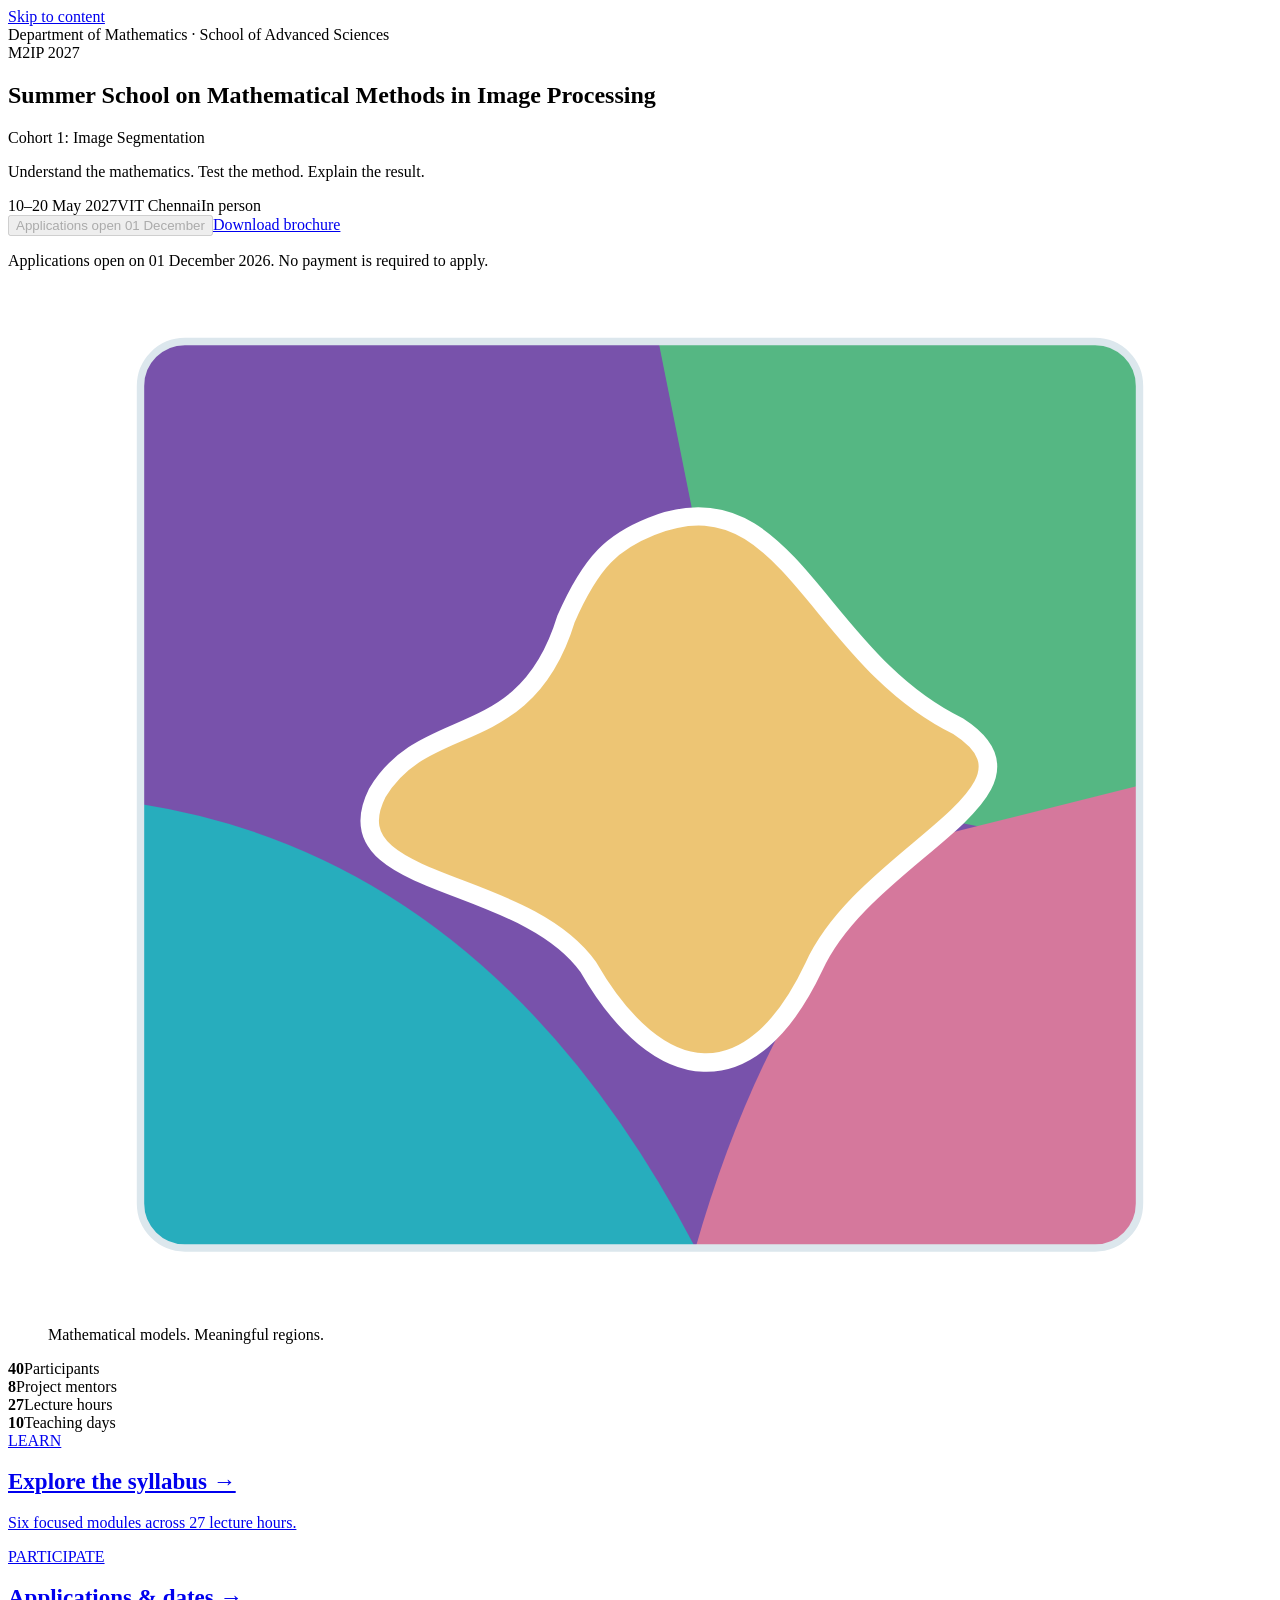
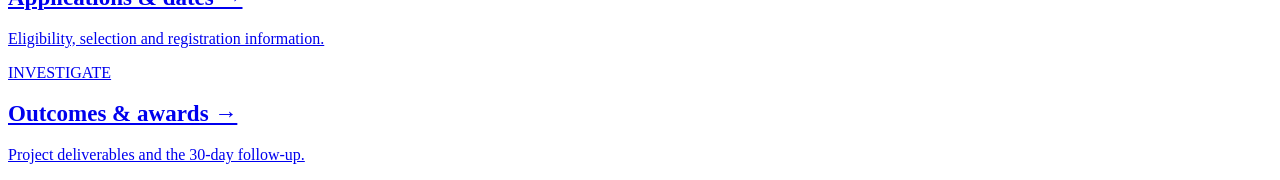
==== commit 76d3de7b: "Add files via upload" ====
--- a/index.html
+++ b/index.html
@@ -1,65 +1,3 @@
 <!doctype html>
-<html lang="en">
-<head>
-<meta charset="utf-8">
-<meta name="viewport" content="width=device-width,initial-scale=1">
-<meta name="theme-color" content="#102b4e">
-<meta name="description" content="M2IP 2027: Summer School on Mathematical Methods in Image Processing. Image Segmentation, 10–20 May 2027, VIT Chennai.">
-<title>M2IP 2027 | Summer School | VIT Chennai</title>
-<style>
-:root{--navy:#102b4e;--deep:#081a30;--teal:#087e83;--gold:#edc574;--cream:#faf8f2;--ink:#25364a;--muted:#596878;--line:#dce3e8}
-*{box-sizing:border-box}html{scroll-behavior:smooth;scroll-padding-top:100px}body{margin:0;font:16px/1.7 Arial,Helvetica,sans-serif;color:var(--ink);background:#fff}a{color:var(--teal)}button{font:inherit}img,svg{max-width:100%;height:auto}a,button,summary{touch-action:manipulation}:focus-visible{outline:3px solid #c49835;outline-offset:4px}.container{width:min(1120px,calc(100% - 40px));margin:auto}.skip{position:absolute;top:-100px;left:12px;background:#fff;padding:12px;z-index:100}.skip:focus{top:12px}header{position:sticky;top:0;z-index:30;background:#fff;border-bottom:1px solid var(--line)}.nav-wrap{min-height:78px;display:flex;align-items:center;justify-content:space-between;gap:20px}.brand{text-decoration:none;color:var(--navy);line-height:1.15}.brand strong{font-size:26px;letter-spacing:-1px}.brand strong span{color:var(--teal)}.brand small{display:block;font-size:10px;letter-spacing:2px;margin-top:6px}.menu{display:none;background:white;color:var(--navy);border:1px solid var(--line);border-radius:8px;padding:8px 14px;min-height:44px}nav{display:flex;gap:18px}nav a{font-size:14px;font-weight:bold;text-decoration:none;color:var(--navy)}nav a:hover{color:var(--teal)}section{padding:66px 0}.soft{background:var(--cream)}.eyebrow{text-transform:uppercase;letter-spacing:1.8px;font-weight:bold;font-size:12px;color:var(--teal);margin-bottom:12px}h1,h2,h3{line-height:1.25;margin:0 0 16px;color:var(--navy)}h1{font-size:clamp(26px,3vw,39px)}h2{font-size:clamp(27px,3vw,36px)}h3{font-size:19px}p{margin:0 0 16px}.intro{max-width:780px;color:var(--muted);margin-bottom:26px}.hero{color:#fff;background:radial-gradient(ellipse at 100% 0,#16565c,transparent 55%),linear-gradient(120deg,var(--deep),var(--navy));padding:72px 0 36px}.hero h1{color:white}.hero .eyebrow{color:var(--gold)}.hero-grid{display:grid;grid-template-columns:1.4fr .8fr;align-items:center;gap:44px}.hero-grid>*,.grid>*,.stats>*{min-width:0}.event-name{font-size:clamp(46px,7vw,80px);line-height:1.05;letter-spacing:-2px;font-weight:800;margin:0 0 20px}.cohort{display:inline-block;border:1px solid var(--gold);color:var(--gold);padding:7px 13px;border-radius:6px;margin-bottom:18px;font-weight:bold}.tagline{font-style:italic;color:#e0e8ee}.meta{display:flex;flex-wrap:wrap;gap:8px 18px;font-size:15px;font-weight:bold;margin:23px 0}.actions{display:flex;flex-wrap:wrap;gap:12px;margin-top:24px}.button{display:inline-flex;align-items:center;justify-content:center;min-height:48px;padding:11px 18px;border:1px solid transparent;border-radius:8px;text-decoration:none;font-weight:bold;text-align:center;line-height:1.5;background:var(--teal);color:#fff;cursor:pointer}.gold{background:var(--gold);color:var(--deep)}.outline{background:transparent;color:#fff;border-color:#9eafbe}.button:disabled{cursor:default;opacity:.8}.status{font-size:13px;margin-top:12px}.art{margin:0;padding:24px;border:1px solid #ffffff35;border-radius:22px;background:#ffffff08}.art svg{display:block;width:100%}.art figcaption{font-size:13px;text-align:center;color:#dbe8ed;margin-top:12px}.stats{display:grid;grid-template-columns:repeat(4,minmax(0,1fr));gap:20px;border-top:1px solid #ffffff30;padding-top:25px;margin-top:42px}.stats strong{display:block;font-size:32px;line-height:1.3;color:var(--gold)}.stats span{font-size:14px}.grid{display:grid;gap:22px}.two{grid-template-columns:repeat(2,minmax(0,1fr))}.three{grid-template-columns:repeat(3,minmax(0,1fr))}.card{padding:25px;background:#fff;border:1px solid var(--line);border-radius:15px;overflow-wrap:anywhere}.card p:last-child{margin-bottom:0}.label{font-size:12px;font-weight:bold;color:var(--teal);margin-bottom:10px;display:block}.pill{display:inline-block;padding:3px 10px;border-radius:20px;background:#e7f3f2;color:#08646a;font-size:12px;font-weight:bold;margin-bottom:12px}ul{padding-left:21px;margin:10px 0 0}li{margin-bottom:9px}.note{background:#fff4db;border-left:4px solid #bf9232;padding:18px 22px;border-radius:0 10px 10px 0;margin-top:24px}.table-wrap{border:1px solid var(--line);border-radius:12px;overflow:auto}table{width:100%;border-collapse:collapse;background:#fff}th,td{text-align:left;padding:14px 18px;border-bottom:1px solid var(--line);vertical-align:top}th{background:var(--navy);color:white}tr:last-child td{border:0}.time{white-space:nowrap}.placeholder{padding:35px 24px;text-align:center;border:1px dashed #aabcc9;border-radius:15px;background:white}.placeholder p{color:var(--muted);margin:0}.committee small{display:block;color:var(--muted)}.committee p{margin-bottom:12px}.price{font-size:34px;font-weight:bold;color:var(--teal)}details{padding:18px 0;border-bottom:1px solid var(--line)}summary{font-weight:bold;color:var(--navy);cursor:pointer}details p{margin:12px 0 0;color:var(--muted)}.contact a{overflow-wrap:anywhere}footer{background:var(--deep);color:#dce6ee;padding:26px 0;font-size:13px}footer .container{display:flex;justify-content:space-between;gap:15px;flex-wrap:wrap}footer a{color:var(--gold)}.space-top{margin-top:26px}
-@media(max-width:1024px){.menu{display:block}.nav-wrap{flex-wrap:wrap;padding:14px 0;gap:0;min-height:72px}nav{width:100%;display:flex;flex-direction:column;gap:0;margin-top:12px;border-top:1px solid var(--line);max-height:65vh;overflow:auto}html.js nav:not(.open){display:none}nav a{padding:12px 3px;font-size:15px;border-bottom:1px solid #edf0f3}.hero-grid{grid-template-columns:1fr;gap:30px}.art{width:100%;max-width:400px;justify-self:center}.three{grid-template-columns:repeat(2,minmax(0,1fr))}}
-@media(max-width:767px){html{scroll-padding-top:88px}body{font-size:15px;line-height:1.65}.container{width:calc(100% - 32px)}section{padding:42px 0}.hero{padding:38px 0 28px}.eyebrow{font-size:10px;line-height:1.8;letter-spacing:1.3px}.event-name{font-size:clamp(39px,10vw,62px);letter-spacing:-1.3px;margin-bottom:16px}h1{font-size:clamp(24px,6vw,32px);line-height:1.3}h2{font-size:27px}h3{font-size:18px;line-height:1.4}.cohort{font-size:13px;padding:7px 10px;max-width:100%}.meta{font-size:14px;gap:5px 14px}.actions{flex-direction:column;gap:10px;margin-top:20px}.actions .button{width:100%;font-size:14px;padding:12px;white-space:normal}.status{font-size:12px}.art{max-width:320px;padding:16px}.stats{grid-template-columns:repeat(2,minmax(0,1fr));gap:12px;margin-top:26px;padding-top:20px}.stats>div{text-align:center;border:1px solid #ffffff25;background:#ffffff08;border-radius:10px;padding:12px 7px}.stats strong{font-size:29px}.stats span{font-size:12px;display:block}.two,.three{grid-template-columns:minmax(0,1fr)}.grid{gap:15px}.card{padding:20px;border-radius:12px}.note{font-size:14px;padding:15px 16px}.table-wrap{width:100%}table{table-layout:fixed}th,td{font-size:13px;padding:12px 10px;line-height:1.5;overflow-wrap:anywhere}#programme th:first-child{width:36%}#applications th:first-child{width:55%}.time{white-space:normal}footer .container{flex-direction:column;font-size:12px}}
-@media(max-width:360px){.container{width:calc(100% - 24px)}.event-name{font-size:36px}h1{font-size:23px}h2{font-size:24px}.card{padding:16px}th,td{font-size:12px;padding:10px 8px}}
-@media(prefers-reduced-motion:reduce){html{scroll-behavior:auto}}
-</style>
-<script>document.documentElement.classList.add('js');</script>
-</head>
-<body>
-<a href="#main" class="skip">Skip to content</a>
-<header><div class="container nav-wrap"><a class="brand" href="#home"><strong>M2IP <span>2027</span></strong><small>VIT CHENNAI</small></a><button class="menu" id="menuButton" aria-expanded="false" aria-controls="navigation">Menu</button><nav id="navigation" aria-label="Main navigation"><a href="#about">About</a><a href="#syllabus">Syllabus</a><a href="#programme">Programme</a><a href="#speakers">Speakers</a><a href="#committees">Committees</a><a href="#applications">Applications</a><a href="#contact">Contact</a></nav></div></header>
-<main id="main">
-<section class="hero" id="home"><div class="container"><div class="hero-grid"><div><div class="eyebrow">Department of Mathematics · School of Advanced Sciences</div><div class="event-name">M2IP 2027</div><h1>Summer School on Mathematical Methods in Image Processing</h1><div class="cohort">Cohort 1: Image Segmentation</div><p class="tagline">Understand the mathematics. Test the method. Explain the result.</p><div class="meta"><span>10–20 May 2027</span><span>VIT Chennai</span><span>In person</span></div><div class="actions"><button class="button gold apply" disabled>Applications open 01 December</button><a class="button outline" href="assets/M2IP-2027-brochure.pdf" target="_blank" rel="noopener">Download brochure</a></div><p class="status">Applications open on 01 December 2026. No payment is required to apply.</p></div>
-<figure class="art"><svg viewBox="0 0 320 280" role="img" aria-labelledby="art-title"><title id="art-title">Illustrative segmentation of an image into coloured regions</title><defs><clipPath id="clip"><rect x="25" y="15" width="270" height="245" rx="12"/></clipPath></defs><g clip-path="url(#clip)"><path fill="#7852ab" d="M25 15H295V260H25Z"/><path fill="#55b783" d="M165 15H295V145Q220 160 180 90Z"/><path fill="#27adbd" d="M25 140Q120 155 175 260H25Z"/><path fill="#d5789c" d="M295 135V260H175Q195 190 235 150Z"/><path d="M163 65C200 50 207 100 246 119C274 137 221 153 207 184C190 220 165 217 146 184C128 159 76 163 89 137C102 115 129 126 140 90C147 74 153 69 163 65Z" fill="#edc574" stroke="#fff" stroke-width="5"/></g><rect x="25" y="15" width="270" height="245" rx="12" fill="none" stroke="#dce7ed" stroke-width="2"/></svg><figcaption>Mathematical models. Meaningful regions.</figcaption></figure></div><div class="stats"><div><strong>40</strong><span>Participants</span></div><div><strong>8</strong><span>Project mentors</span></div><div><strong>27</strong><span>Lecture hours</span></div><div><strong>10</strong><span>Teaching days</span></div></div></div></section>
-<section id="about"><div class="container"><div class="eyebrow">About the school</div><h2>Mathematics behind meaningful images</h2><p class="intro">Image segmentation separates an image into regions that can be analysed and interpreted. M2IP 2027 introduces early-career researchers to the mathematical ideas behind these methods and the practical decisions that influence their results.</p><p class="intro">Guided derivations, numerical exercises and mentored investigations connect model assumptions with working algorithms. Participants study a focused set of methods and examine when, why and how their results change.</p><div class="grid two"><article class="card"><span class="label">01 · FORMULATE</span><h3>Connect mathematics with implementation</h3><p>Translate segmentation objectives and update equations into numerical experiments.</p></article><article class="card"><span class="label">02 · INVESTIGATE</span><h3>Understand the behaviour of methods</h3><p>Examine the effects of assumptions, noise, initialisation and parameter choices.</p></article><article class="card"><span class="label">03 · EVALUATE</span><h3>Conduct focused comparisons</h3><p>Use fair baselines, appropriate metrics and reproducible experimental settings.</p></article><article class="card"><span class="label">04 · CONTINUE</span><h3>Develop a research direction</h3><p>Refine findings and project reports through a 30-day mentored follow-up.</p></article></div><div class="note"><strong>Academic home:</strong> Department of Mathematics, School of Advanced Sciences, Vellore Institute of Technology, Chennai – 600 127.</div></div></section>
-<section id="syllabus" class="soft"><div class="container"><div class="eyebrow">27 lecture hours · Nine teaching mornings</div><h2>Syllabus</h2><p class="intro">A focused progression from mathematical foundations to reproducible segmentation experiments.</p><div class="grid three">
-<article class="card"><span class="pill">Module 01 · 3 hours</span><h3>Mathematical Foundations</h3><p>Discrete images, sampling, quantisation, pixel neighbourhoods, convolution, smoothing and gradients. Segmentation as a partition of the image domain.</p></article>
-<article class="card"><span class="pill">Module 02 · 3 hours</span><h3>Classical Segmentation</h3><p>Global thresholding, Otsu’s criterion, region growing, reference masks and baseline evaluation.</p></article>
-<article class="card"><span class="pill">Module 03 · 6 hours</span><h3>Clustering and Optimisation</h3><p>K-means objectives and alternating updates. Initialisation and convergence. Fuzzy C-means, constrained optimisation, membership updates and the fuzzifier.</p></article>
-<article class="card"><span class="pill">Module 04 · 6 hours</span><h3>Spatial Models and Regularisation</h3><p>Intensity fidelity, neighbourhood penalties, two-label energies and single-pixel updates. Effects on boundaries and small regions.</p></article>
-<article class="card"><span class="pill">Module 05 · 6 hours</span><h3>Experimental Design and Validation</h3><p>Fair baselines, noise and parameter sensitivity, Dice, IoU, boundary error, tuning and testing, repeated trials and variability.</p></article>
-<article class="card"><span class="pill">Module 06 · 3 hours</span><h3>Reproducible Research</h3><p>Dataset provenance, code organisation, settings and random seeds. Mathematical exposition, interpretation, limitations and continuation.</p></article></div></div></section>
-<section id="programme"><div class="container"><div class="eyebrow">Learn · Implement · Investigate</div><h2>Programme</h2><p class="intro">Daily schedule for 10–15 and 17–19 May 2027. All times are in IST.</p><div class="table-wrap"><table><thead><tr><th scope="col">Time</th><th scope="col">Activity</th></tr></thead><tbody><tr><td class="time">09:30–11:00</td><td>Lecture I</td></tr><tr><td>11:00–11:15</td><td>Tea break</td></tr><tr><td>11:15–12:45</td><td>Lecture II</td></tr><tr><td>12:45–13:45</td><td>Lunch</td></tr><tr><td>13:45–14:45</td><td>Parallel team mentoring</td></tr><tr><td>14:45–15:00</td><td>Tea break</td></tr><tr><td>15:00–16:30</td><td>Guided project work</td></tr></tbody></table></div><div class="grid two space-top"><article class="card"><h3>16 May · Sunday</h3><p>An optional local excursion may be arranged. Details and applicable charges will be shared with selected participants.</p></article><article class="card"><h3>20 May · Final day</h3><p>Project presentations, expert feedback and valedictory. No lectures.</p></article></div></div></section>
-<section id="speakers" class="soft"><div class="container"><div class="eyebrow">Academic guidance</div><h2>Invited Speakers &amp; Mentors</h2><p class="intro">Speaker profiles, lecture topics and mentor assignments will be published after confirmation.</p><!-- Replace only with confirmed speaker and mentor profiles. --><div class="grid two"><div class="placeholder"><h3>Invited Speakers</h3><p>Profiles to be announced</p></div><div class="placeholder"><h3>Project Mentors</h3><p>Profiles and assignments to be announced</p></div></div></div></section>
-<section id="committees"><div class="container"><div class="eyebrow">Organising team</div><h2>Committees</h2><div class="grid three committee"><article class="card"><h3>Chief Patron</h3><p><strong>Dr. G. Viswanathan</strong><small>Founder &amp; Chancellor, VIT</small></p></article><article class="card"><h3>Patrons</h3><p>Dr. Sekar Viswanathan<small>Vice President, VIT</small></p><p>Dr. Sankar Viswanathan<small>Vice President, VIT</small></p><p>Dr. G. V. Selvam<small>Vice President, VIT</small></p><p>Dr. V. S. Kanchana Bhaaskaran<small>Vice Chancellor, VIT</small></p><p>Dr. T. Thyagarajan<small>Pro-Vice Chancellor, VIT Chennai</small></p><p>Dr. P. K. Manoharan<small>Additional Registrar, VIT Chennai</small></p></article><article class="card"><h3>Convenor</h3><p><strong>Dr. N. Ramesh Babu</strong><small>Assistant Professor, VIT Chennai</small></p><h3 class="space-top">Co-convenors</h3><p>Dr. Lakshmanan Shanmugam</p><p>Dr. N. Padmaja</p><p>Dr. R. Sriraman</p></article><article class="card"><h3>Advisory Committee</h3><p>Dr. G. Vinitha<small>Professor and Dean, School of Advanced Sciences</small></p><p>Dr. A. Manivannan<small>Associate Professor and Head, Department of Mathematics</small></p></article><article class="card"><h3>Scientific Committee</h3><p>Dr. Mini Ghosh</p><p>Dr. Kalyani Desikan</p><p>Dr. Prabhakar V</p><p>Dr. Kaliyappan M</p></article><article class="card"><h3>Organising Members</h3><p>Faculty Members<br>Department of Mathematics<br>School of Advanced Sciences<br>VIT Chennai</p></article></div></div></section>
-<section id="applications" class="soft"><div class="container"><div class="eyebrow">Applications &amp; participation</div><h2>Begin your application</h2><div class="grid two"><article class="card"><h3>Who can apply?</h3><ul><li>Postgraduate students, research scholars, postdoctoral researchers and early-career faculty in mathematics or related disciplines.</li><li>Basic knowledge of linear algebra, calculus and probability.</li><li>Ability to write simple Python or MATLAB programs.</li><li>Prior research experience in image processing is not required.</li><li>Commitment to the full school and the 30-day project follow-up.</li></ul></article><article class="card"><h3>Selection criteria</h3><ul><li>Academic merit and a <strong>150–200-word statement of interest</strong> outlining academic background, research interests, reasons for attending and expected benefits.</li><li>Preference for postgraduate students, research scholars and early-career researchers below 35 years of age.</li><li>Among equally suitable applicants, limited access to similar training and institutional and geographical diversity will be considered.</li><li><strong>40 participants</strong> will be selected. A reserve list will be maintained.</li></ul></article></div><h3 class="space-top">Important dates</h3><div class="table-wrap"><table><thead><tr><th scope="col">Activity</th><th scope="col">Date</th></tr></thead><tbody><tr><td>Applications open</td><td>01 December 2026</td></tr><tr><td>Application deadline</td><td>30 December 2026</td></tr><tr><td>Selection list announced</td><td>03 January 2027</td></tr><tr><td>Registration and fee payment deadline</td><td>15 March 2027</td></tr><tr><td>Summer School</td><td>10–20 May 2027</td></tr></tbody></table></div><div class="note"><strong>No payment is required at the application stage.</strong> Selected candidates will receive registration instructions by email.</div><div class="actions"><button class="button apply" disabled>Applications open 01 December</button></div><p class="status">Applications open on 01 December 2026.</p><noscript><p>Please contact the convenor for the application link.</p></noscript></div></section>
-<section id="support"><div class="container"><div class="eyebrow">Plan your participation</div><h2>Fees, Travel &amp; Accommodation</h2><div class="grid three"><article class="card"><h3>Registration fee</h3><p class="price">₹2,000</p><p>Payable only by selected candidates.</p><p>At least 90% attendance and completion of prescribed assessments are required for a fee refund, subject to funding availability.</p></article><article class="card"><h3>Travel support</h3><p>Subject to funding availability, approved limits and submission of valid travel documents.</p><p>Refund conditions and travel-support limits will be communicated before fee payment.</p></article><article class="card"><h3>Accommodation</h3><p>Availability and applicable charges will be communicated in the selection notice.</p><p>Accommodation may be provided free of charge, subject to funding availability.</p></article></div></div></section>
-<section id="outcomes" class="soft"><div class="container"><div class="eyebrow">Beyond the classroom</div><h2>Research Outcomes &amp; Awards</h2><div class="grid two"><article class="card"><h3>Expected project outputs</h3><ul><li>A precise problem statement and mathematical formulation.</li><li>Documented implementation and reproducible settings.</li><li>Comparative results with suitable evaluation metrics.</li><li>Analysis of failure cases and limitations.</li><li>A realistic research continuation plan.</li></ul></article><article class="card"><h3>30-day follow-up</h3><p><strong>Within 15 days:</strong> Submit interim results for mentor feedback.</p><p><strong>Within 30 days:</strong> Submit the refined project report and code.</p><p>Carefully verified negative findings are valid outcomes.</p></article><article class="card"><h3>Best Project Presentation Award</h3><p>Presented for an outstanding final project presentation.</p></article><article class="card"><h3>Best Research Project Awards</h3><p>Presented to three outstanding participants.</p><p>Detailed assessment criteria will be announced before the school.</p></article></div><div class="note">Selected reports may be developed into book chapters after further revision. Publication depends on editorial review and publisher acceptance.</div></div></section>
-<section id="faq"><div class="container"><div class="eyebrow">Useful information</div><h2>Frequently Asked Questions</h2><details><summary>Do I need prior research experience in image processing?</summary><p>No. Beginners with the stated mathematical and programming background are welcome.</p></details><details><summary>Should I pay when submitting my application?</summary><p>No. Only selected candidates pay the ₹2,000 registration fee after receiving instructions.</p></details><details><summary>Are the fee refund and travel support guaranteed?</summary><p>No. Both depend on funding availability and the communicated conditions. Fee-refund eligibility also requires at least 90% attendance and completion of assessments.</p></details><details><summary>Will accommodation be available?</summary><p>Availability and charges will be included in the selection notice. Free accommodation depends on funding availability.</p></details><details><summary>Is project work required after the school?</summary><p>Yes. Participants should commit to the 30-day follow-up and final report submission.</p></details><details><summary>Is publication guaranteed?</summary><p>No. Selected work may be considered after revision and editorial review, subject to publisher acceptance.</p></details></div></section>
-<section id="contact" class="soft"><div class="container"><div class="eyebrow">Get in touch</div><h2>Contact &amp; Location</h2><div class="grid two contact"><article class="card"><h3>Dr. N. Ramesh Babu</h3><p>Convenor, M2IP 2027<br>Department of Mathematics<br>School of Advanced Sciences<br>VIT Chennai – 600 127</p><p><a href="mailto:n.rameshbabu@vit.ac.in">n.rameshbabu@vit.ac.in</a><br><a href="tel:+918778097050">+91 8778097050</a></p></article><article class="card"><h3>Co-convenors</h3><p><strong>Dr. Lakshmanan Shanmugam</strong><br><a href="mailto:lakshmanan.s@vit.ac.in">lakshmanan.s@vit.ac.in</a></p><p><strong>Dr. N. Padmaja</strong><br><a href="mailto:padmaja.n@vit.ac.in">padmaja.n@vit.ac.in</a></p><p><strong>Dr. R. Sriraman</strong><br><a href="mailto:sriraman.r@vit.ac.in">sriraman.r@vit.ac.in</a></p></article></div><div class="actions"><a class="button" href="https://www.google.com/maps/search/?api=1&amp;query=VIT+Chennai" target="_blank" rel="noopener">View VIT Chennai on Google Maps</a></div></div></section>
-</main><footer><div class="container"><span>© 2027 M2IP · Department of Mathematics · VIT Chennai</span><a href="#home">Back to top ↑</a></div></footer>
-<script>
-/* SETUP: Paste your Google Form URL below. Keep the brochure at
-   assets/M2IP-2027-brochure.pdf relative to this HTML file. */
-const APPLICATION_URL = "";
-const OPEN_DATE = new Date('2026-12-01T00:00:00+05:30');
-const CLOSE_DATE = new Date('2026-12-31T00:00:00+05:30');
-const menu = document.getElementById('menuButton');
-const nav = document.getElementById('navigation');
-function closeMenu(){nav.classList.remove('open');menu.setAttribute('aria-expanded','false');}
-menu.addEventListener('click',()=>{const open=menu.getAttribute('aria-expanded')!=='true';nav.classList.toggle('open',open);menu.setAttribute('aria-expanded',String(open));});
-nav.querySelectorAll('a').forEach(a=>a.addEventListener('click',closeMenu));
-document.addEventListener('keydown',e=>{if(e.key==='Escape'&&nav.classList.contains('open')){closeMenu();menu.focus();}});
-matchMedia('(min-width:1025px)').addEventListener('change',closeMenu);
-function validURL(url){try{return new URL(url).protocol==='https:';}catch{return false;}}
-function updateApplications(){const now=new Date();let label,message,enabled=false;
-if(now<OPEN_DATE){label='Applications open 01 December';message='Applications open on 01 December 2026. No payment is required to apply.';}
-else if(now>=CLOSE_DATE){label='Applications closed';message='The application window has closed. Please contact the convenor for enquiries.';}
-else if(validURL(APPLICATION_URL)){label='Apply Now';message='Apply by 30 December 2026. No payment is required at this stage.';enabled=true;}
-else{label='Application link to be announced';message='The application link will be published here. Please contact the convenor for assistance.';}
-document.querySelectorAll('.apply').forEach(b=>{b.textContent=label;b.disabled=!enabled;});document.querySelectorAll('.status').forEach(p=>p.textContent=message);}
-document.querySelectorAll('.apply').forEach(b=>b.addEventListener('click',()=>{if(validURL(APPLICATION_URL))window.open(APPLICATION_URL,'_blank','noopener,noreferrer');}));
-updateApplications();setInterval(updateApplications,60000);
-</script>
-</body></html>
+<html lang="en"><head><meta charset="utf-8"><meta name="viewport" content="width=device-width,initial-scale=1"><meta name="theme-color" content="#102b4e"><meta name="description" content="M2IP 2027 — Home. Summer School on Mathematical Methods in Image Processing, 10–20 May 2027, VIT Chennai."><title>Home | M2IP 2027 | VIT Chennai</title><link rel="stylesheet" href="assets/styles.css"><script>document.documentElement.classList.add('js');</script><script src="assets/site.js" defer></script></head><body><a href="#main" class="skip">Skip to content</a><header id="site-header"><noscript><div class="container"><strong>M2IP 2027</strong> · <a href="index.html">Home</a> · <a href="applications.html">Applications</a> · <a href="contact.html">Contact</a><p>Enable JavaScript for the full menu and application button.</p></div></noscript></header><main id="main"><section class="hero" id="home"><div class="container"><div class="hero-grid"><div><div class="eyebrow">Department of Mathematics · School of Advanced Sciences</div><div class="event-name">M2IP 2027</div><h1>Summer School on Mathematical Methods in Image Processing</h1><div class="cohort">Cohort 1: Image Segmentation</div><p class="tagline">Understand the mathematics. Test the method. Explain the result.</p><div class="meta"><span>10–20 May 2027</span><span>VIT Chennai</span><span>In person</span></div><div class="actions"><button class="button gold apply" disabled>Applications open 01 December</button><a class="button outline" href="assets/M2IP-2027-brochure.pdf" target="_blank" rel="noopener">Download brochure</a></div><p class="status">Applications open on 01 December 2026. No payment is required to apply.</p></div>
+<figure class="art"><svg viewBox="0 0 320 280" role="img" aria-labelledby="art-title"><title id="art-title">Illustrative segmentation of an image into coloured regions</title><defs><clipPath id="clip"><rect x="25" y="15" width="270" height="245" rx="12"/></clipPath></defs><g clip-path="url(#clip)"><path fill="#7852ab" d="M25 15H295V260H25Z"/><path fill="#55b783" d="M165 15H295V145Q220 160 180 90Z"/><path fill="#27adbd" d="M25 140Q120 155 175 260H25Z"/><path fill="#d5789c" d="M295 135V260H175Q195 190 235 150Z"/><path d="M163 65C200 50 207 100 246 119C274 137 221 153 207 184C190 220 165 217 146 184C128 159 76 163 89 137C102 115 129 126 140 90C147 74 153 69 163 65Z" fill="#edc574" stroke="#fff" stroke-width="5"/></g><rect x="25" y="15" width="270" height="245" rx="12" fill="none" stroke="#dce7ed" stroke-width="2"/></svg><figcaption>Mathematical models. Meaningful regions.</figcaption></figure></div><div class="stats"><div><strong>40</strong><span>Participants</span></div><div><strong>8</strong><span>Project mentors</span></div><div><strong>27</strong><span>Lecture hours</span></div><div><strong>10</strong><span>Teaching days</span></div></div></div></section><section class="home-links"><div class="container grid three page-links"><a class="card" href="syllabus.html"><span class="label">LEARN</span><h2 style="font-size:23px">Explore the syllabus →</h2><p>Six focused modules across 27 lecture hours.</p></a><a class="card" href="applications.html"><span class="label">PARTICIPATE</span><h2 style="font-size:23px">Applications & dates →</h2><p>Eligibility, selection and registration information.</p></a><a class="card" href="outcomes.html"><span class="label">INVESTIGATE</span><h2 style="font-size:23px">Outcomes & awards →</h2><p>Project deliverables and the 30-day follow-up.</p></a></div></section></main><footer id="site-footer"><noscript>M2IP 2027 · VIT Chennai</noscript></footer></body></html>
